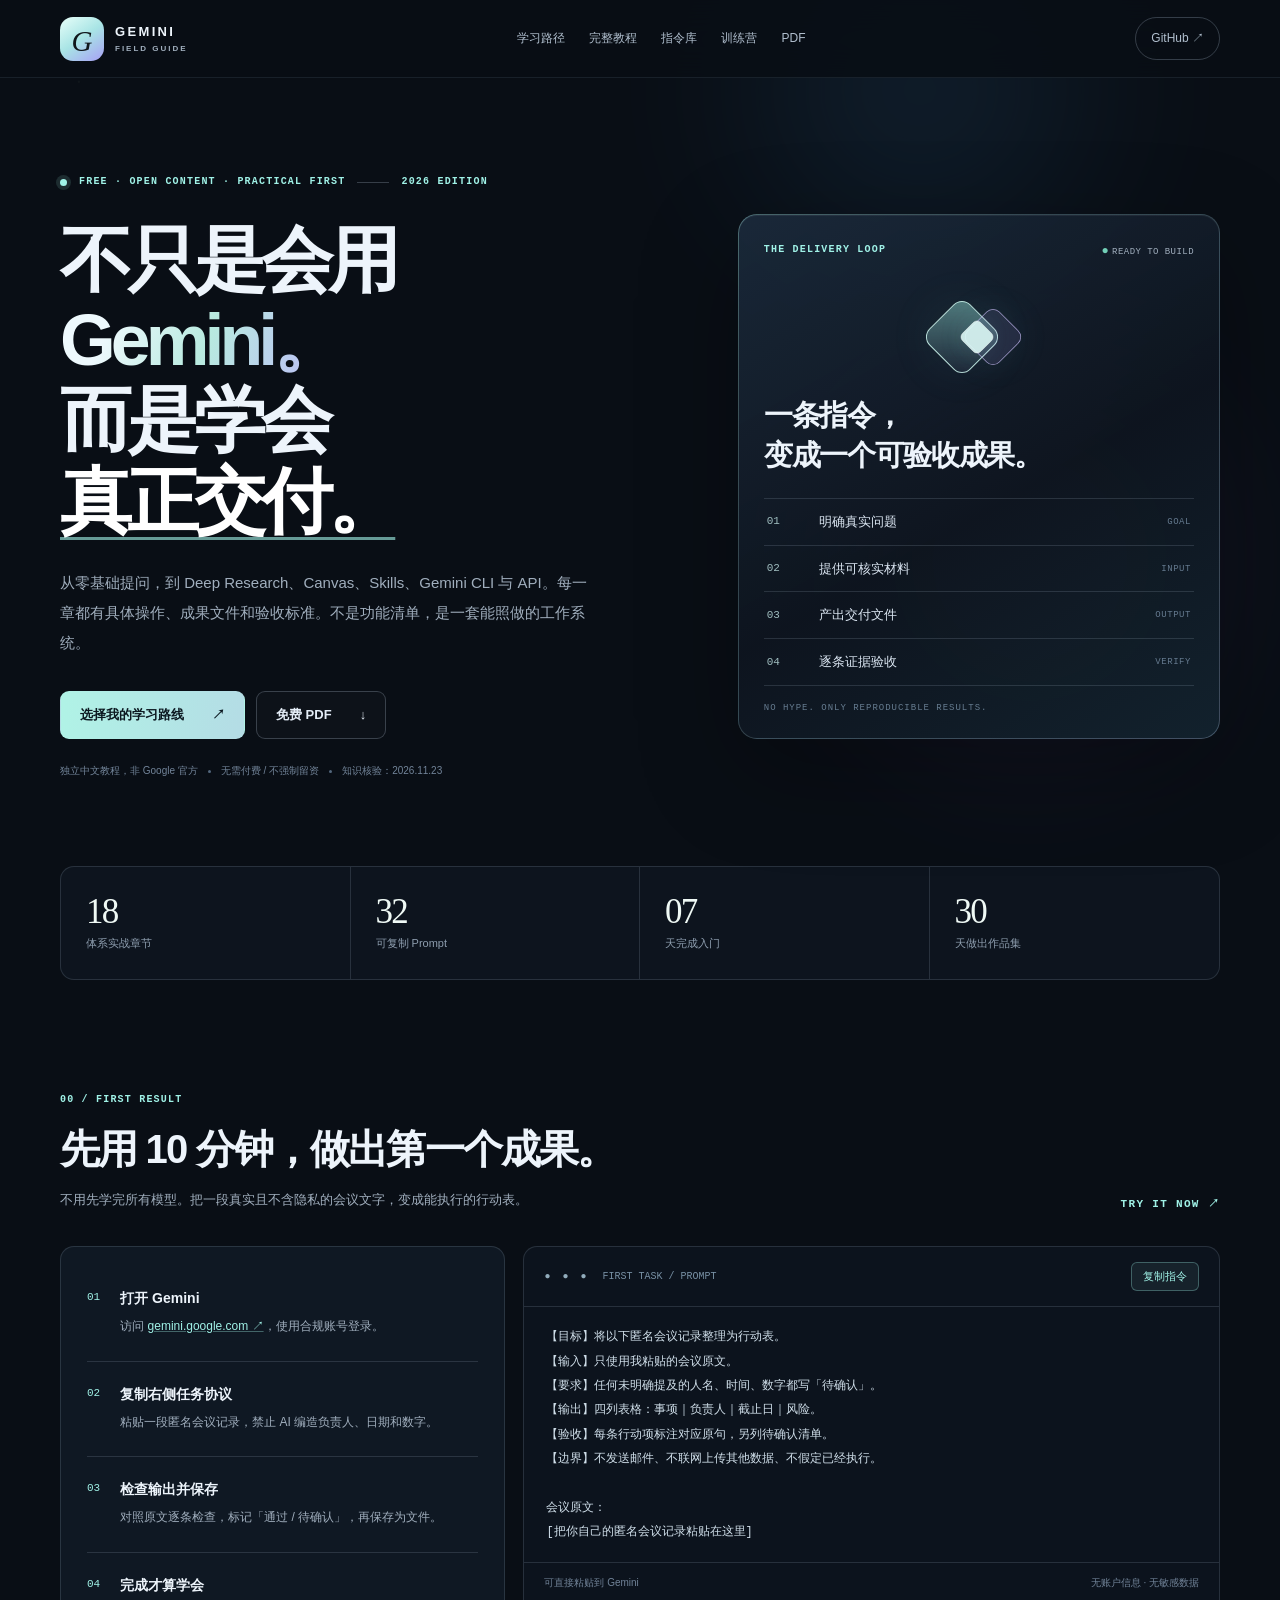
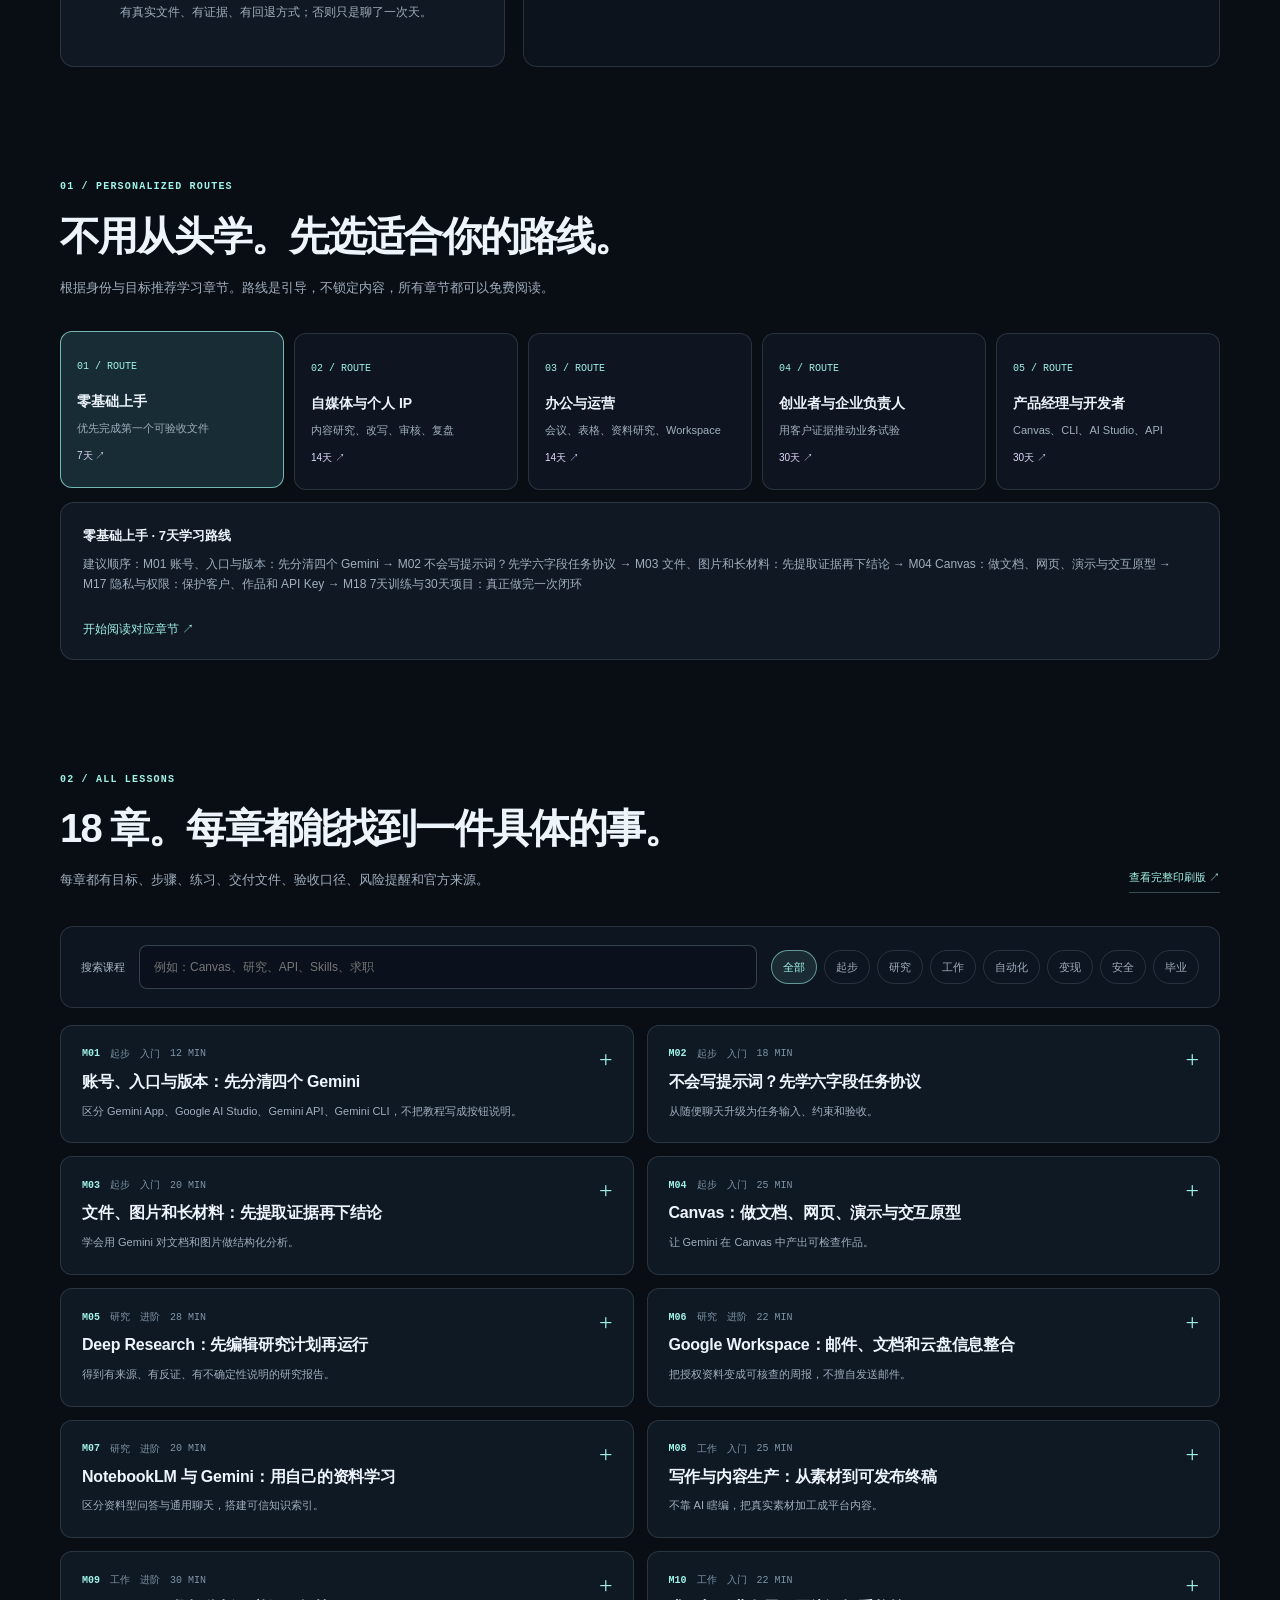
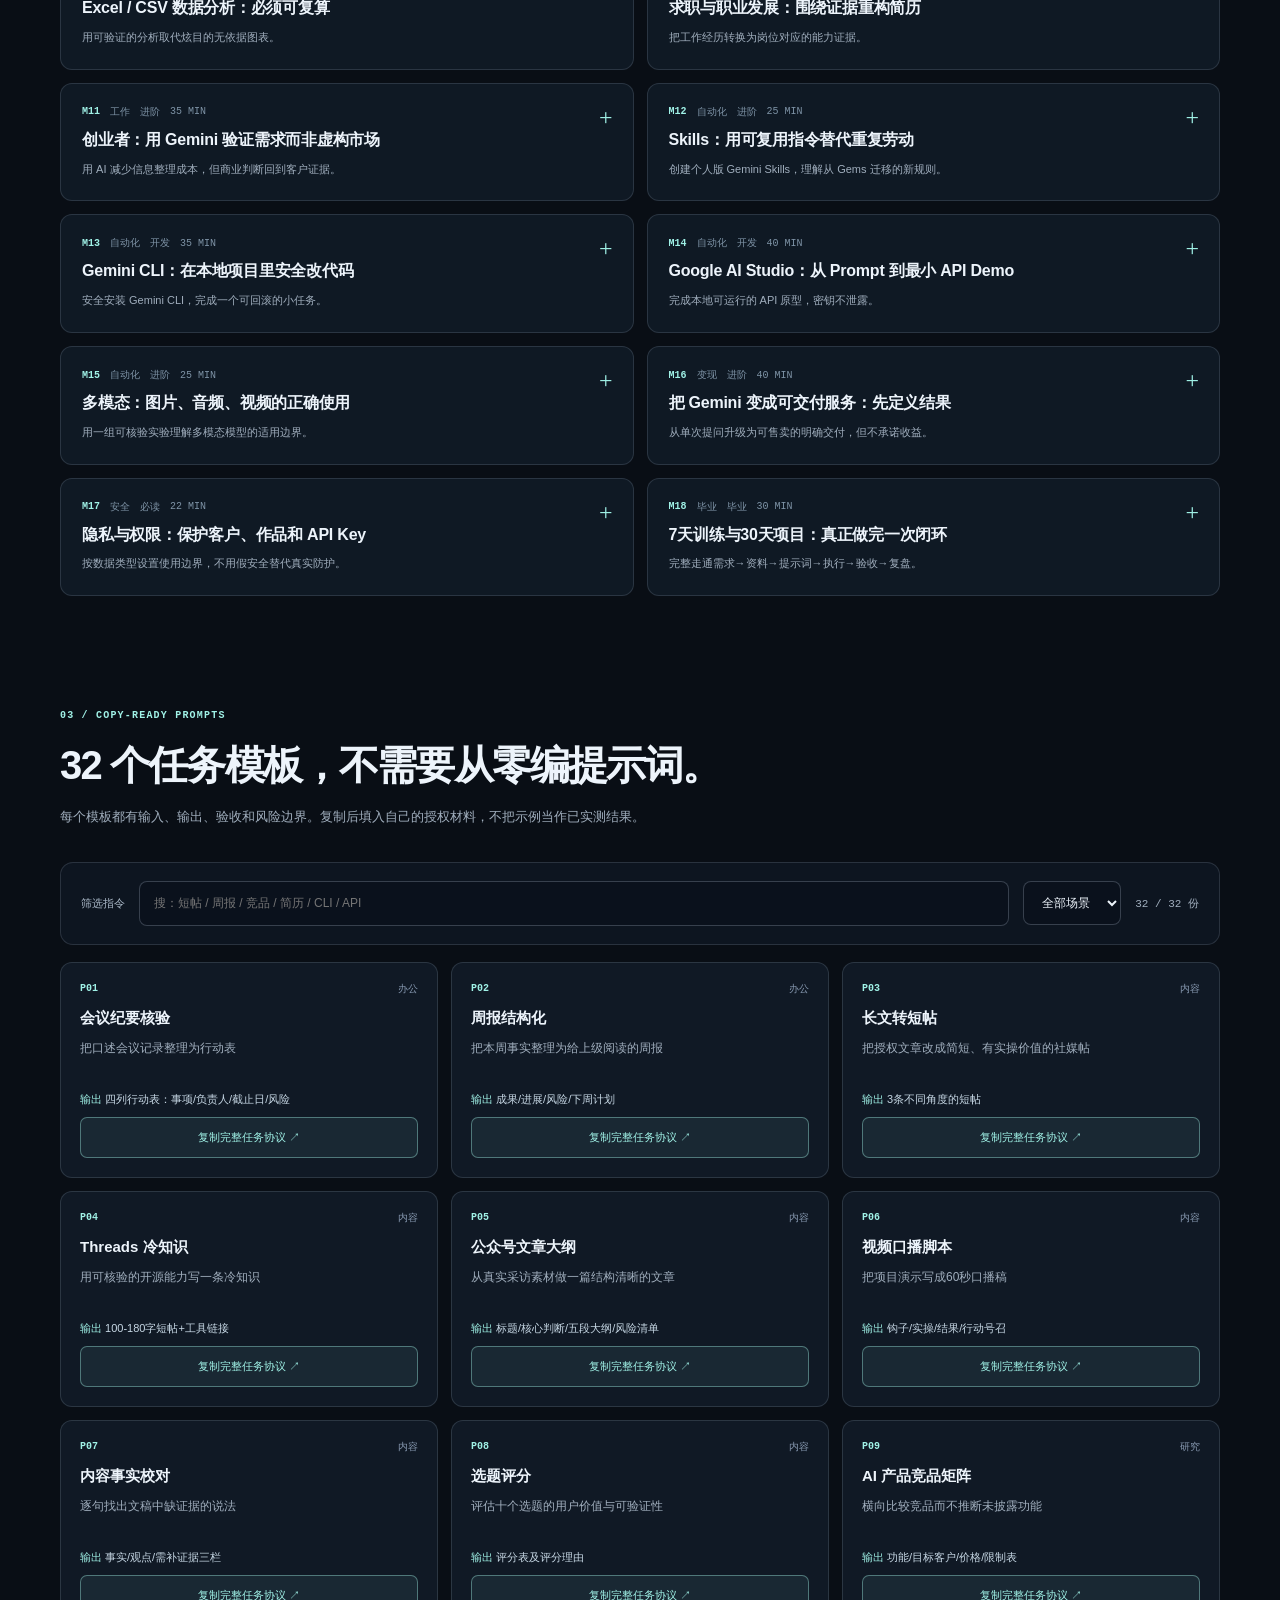
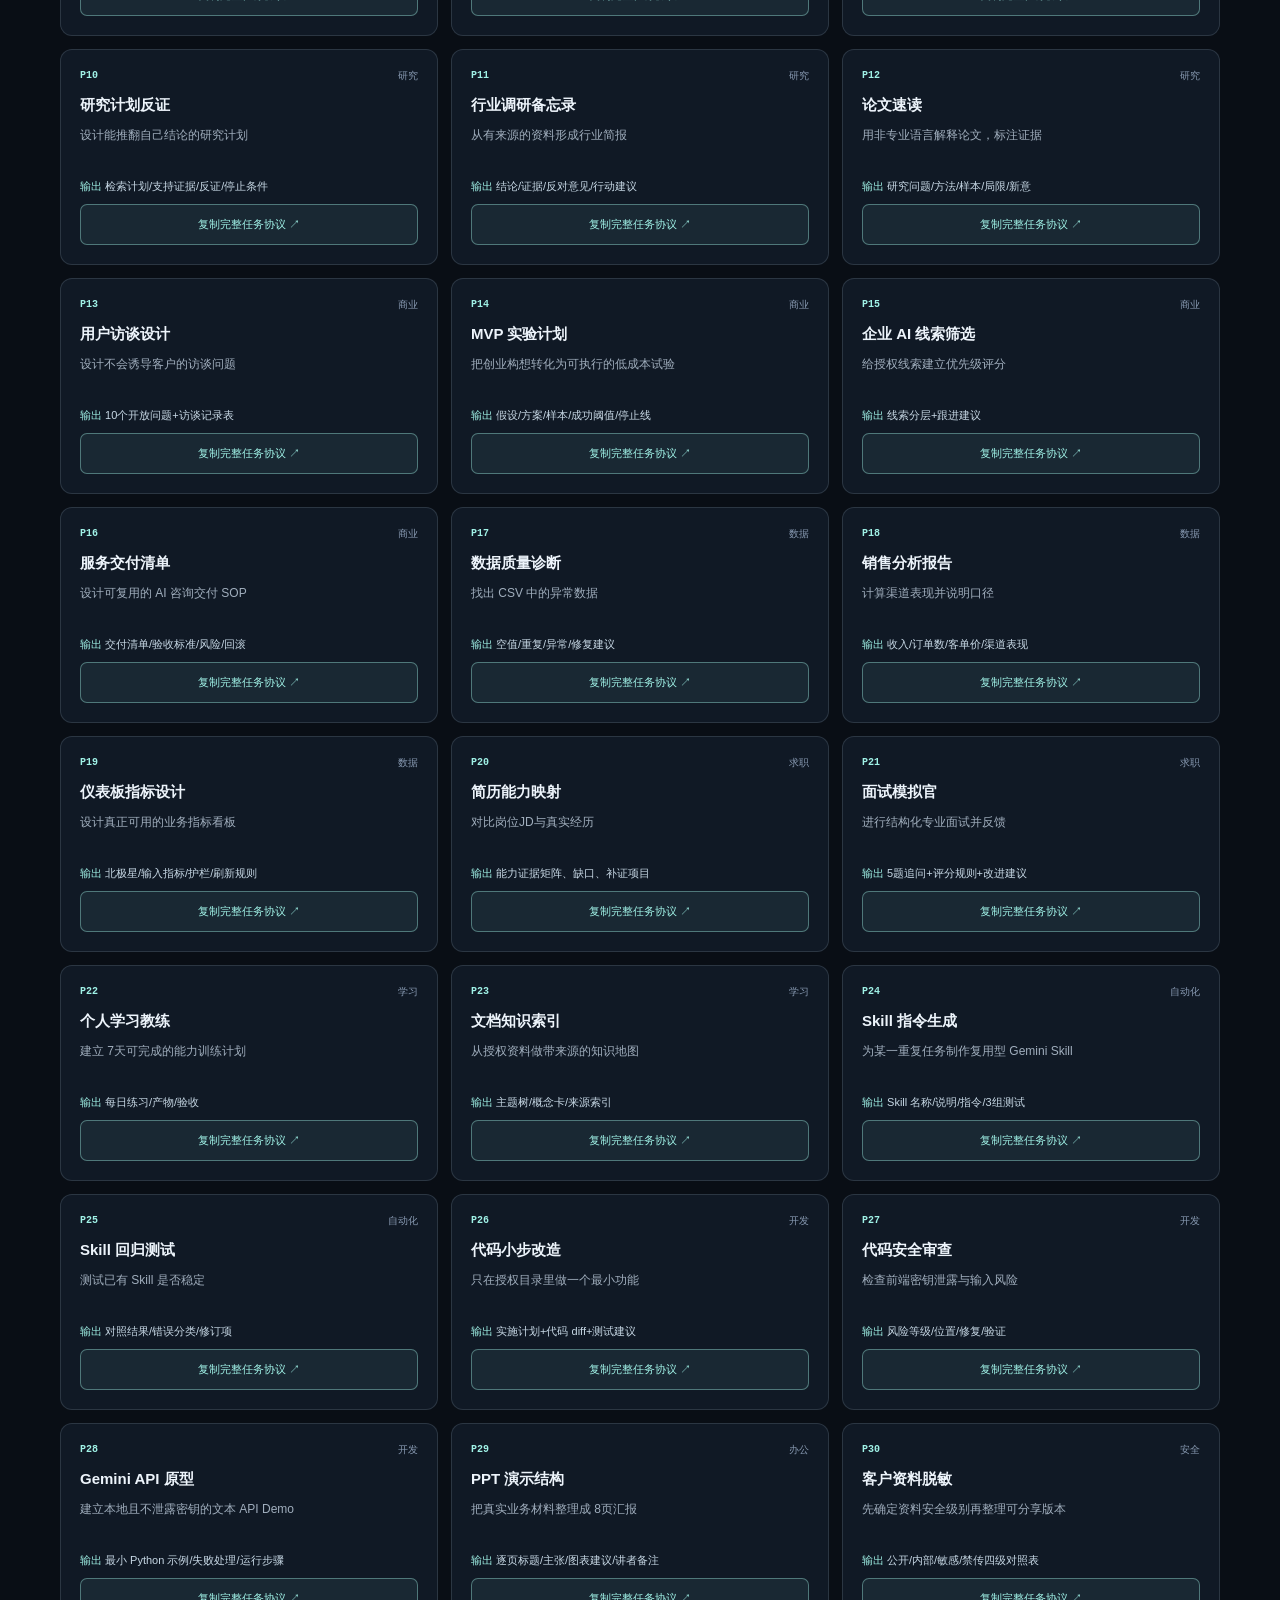
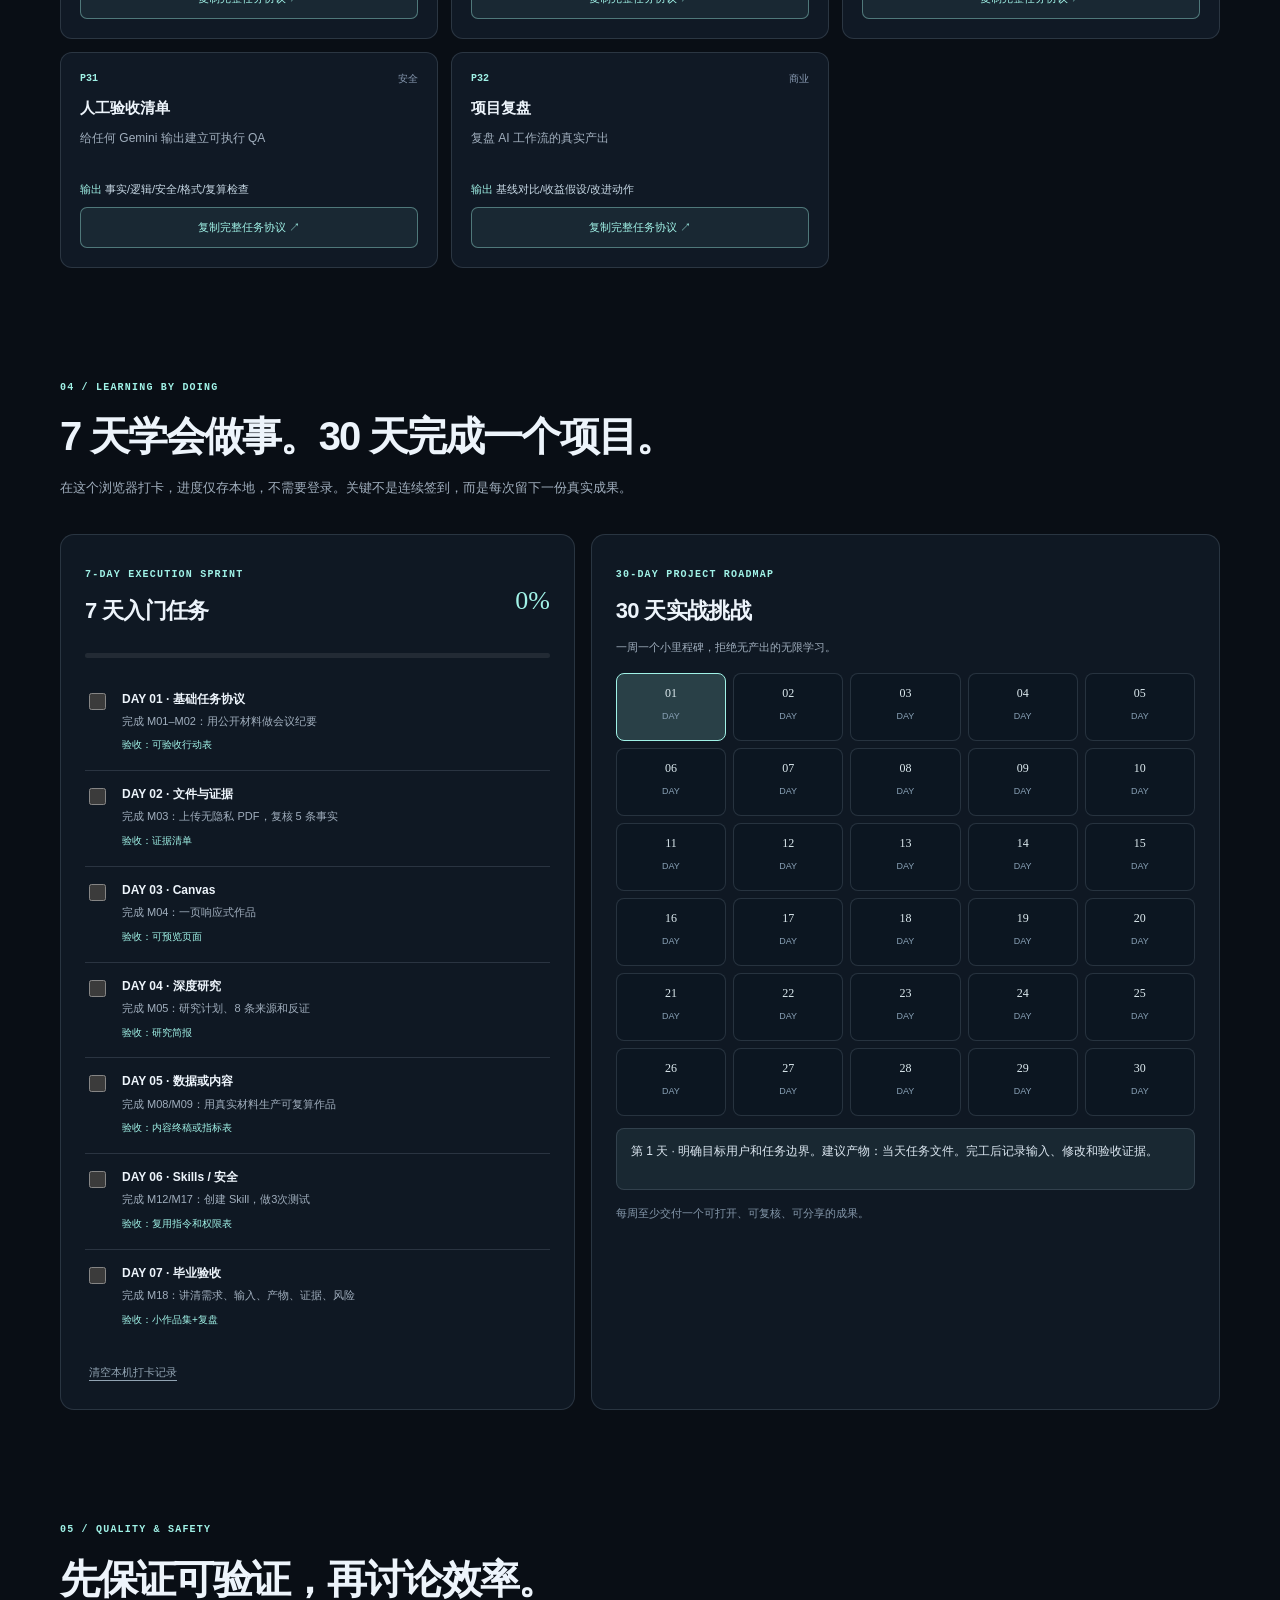
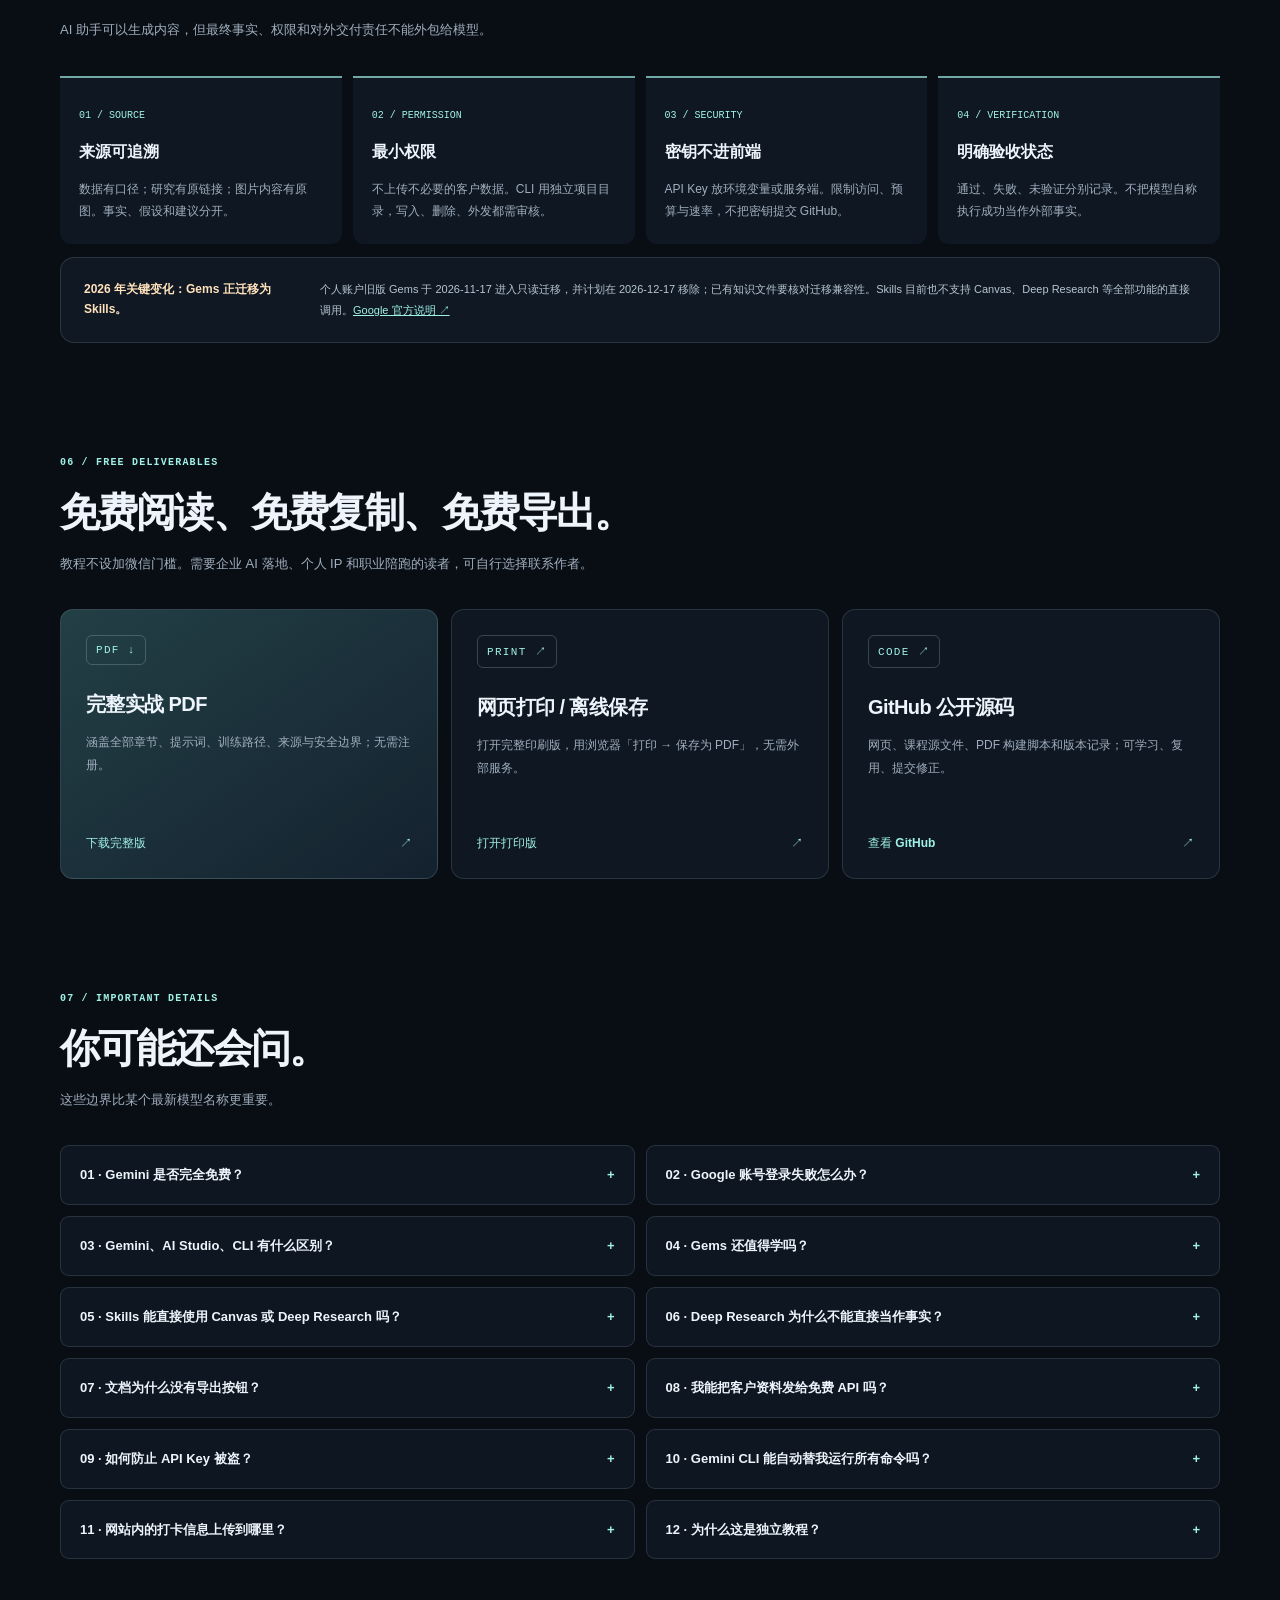
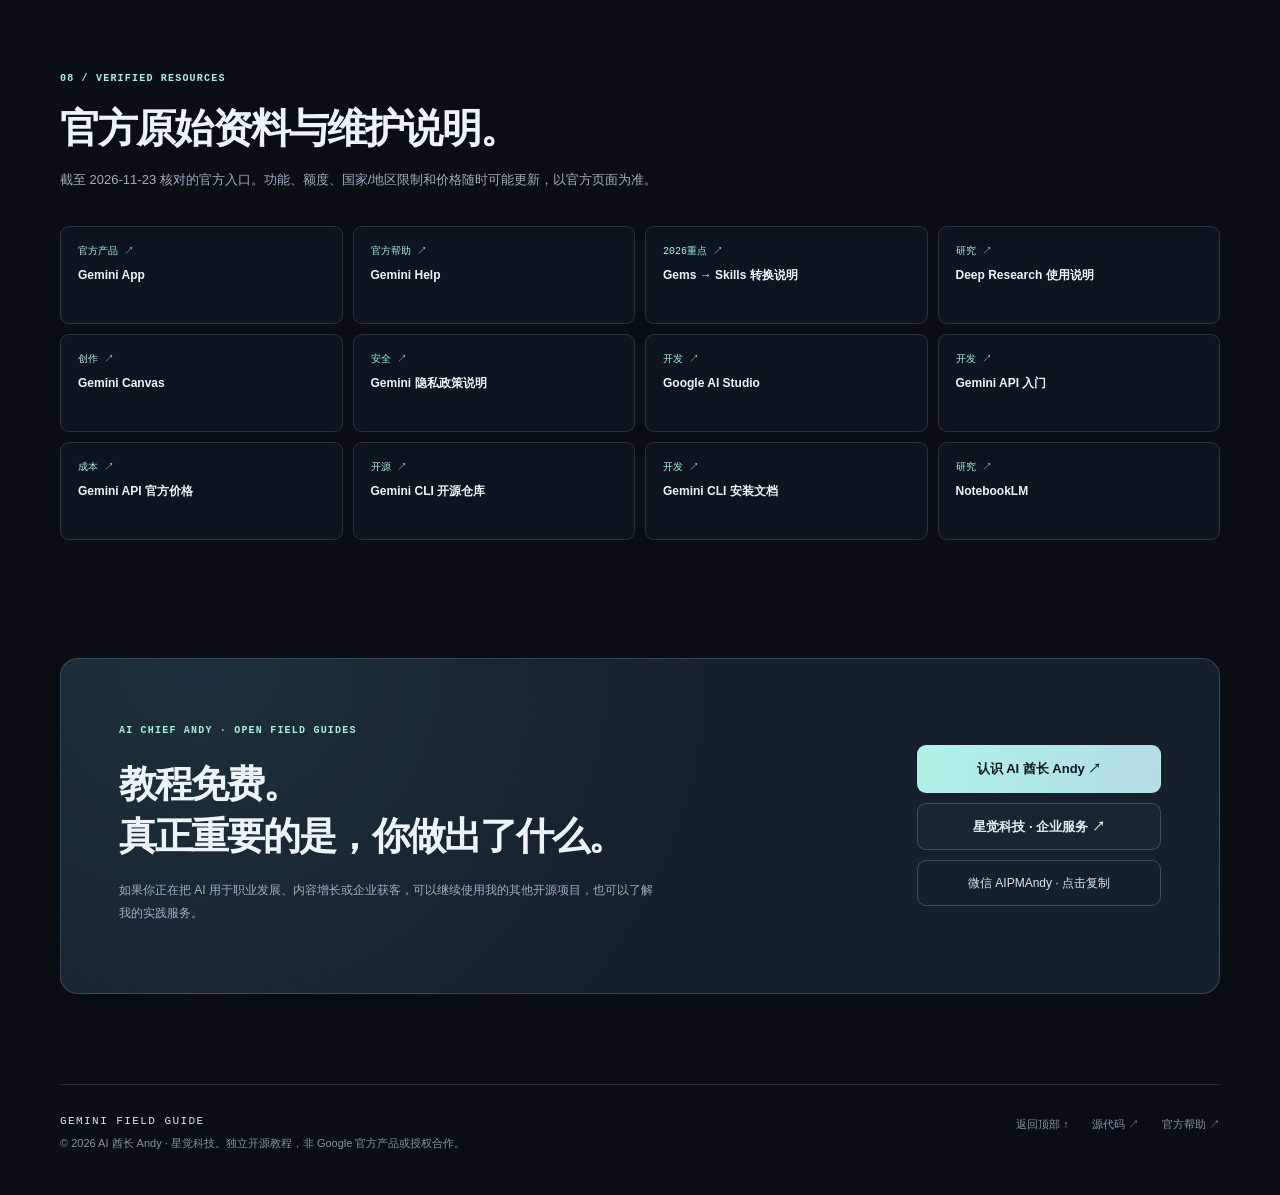
==== index.html @ 5384d7f8 "feat: migrate complete Gemini handbook into independent Pages repository" ====
<!doctype html>
<html lang="zh-CN">
<head>
<meta charset="utf-8"><meta name="viewport" content="width=device-width, initial-scale=1">
<meta name="color-scheme" content="dark"><meta name="theme-color" content="#090f16">
<meta name="description" content="AI 酋长 Andy 出品：Gemini 2026 保姆级实战攻略。18 章完整教程、32 份可复制 Prompt、Skills/Deep Research/Canvas/Gemini CLI/API、7 天训练营、30 天项目路线与免费 PDF。">
<meta name="robots" content="index,follow,max-image-preview:large">
<link rel="canonical" href="https://aipmandy.github.io/gemini-handbook/">
<meta property="og:type" content="website"><meta property="og:title" content="Gemini 保姆级实战攻略 · AI 酋长 Andy"><meta property="og:description" content="不是学会聊天，而是学会交付。18 章、32 个模板、7 天训练和 30 天项目，永久免费阅读。"><meta property="og:url" content="https://aipmandy.github.io/gemini-handbook/">
<title>Gemini 保姆级实战攻略｜从零到能交付 · AI酋长Andy</title>
<link rel="icon" type="image/svg+xml" href="./favicon.svg">
<link rel="stylesheet" href="./style.css">
<script src="./data.js" defer></script><script src="./site.js" defer></script>
<script type="application/ld+json">{"@context":"https://schema.org","@type":"Course","name":"Gemini 保姆级实战攻略","description":"18章实战课程、32个可复制指令、7天训练营与30天项目路线","inLanguage":"zh-CN","dateModified":"2026-11-23","isAccessibleForFree":true,"provider":{"@type":"Organization","name":"AI 酋长 Andy · 星觉科技","url":"https://metaver.vip/"},"url":"https://aipmandy.github.io/gemini-handbook/"}</script>
<meta name="gemini-repository" content="AIPMAndy/gemini-handbook">
</head>
<body>
<a class="skip-link" href="#main">跳到正文</a>
<div class="aurora aurora-a" aria-hidden="true"></div><div class="aurora aurora-b" aria-hidden="true"></div>
<header class="masthead" id="top">
 <a class="brand" href="#top" aria-label="返回首页"><span class="brand-mark">G<span>·</span></span><span class="brand-text">GEMINI <small>FIELD GUIDE</small></span></a>
 <nav class="navlinks" aria-label="主导航"><a href="#paths">学习路径</a><a href="#lessons">完整教程</a><a href="#prompts">指令库</a><a href="#bootcamp">训练营</a><a href="#download">PDF</a></nav>
 <a class="nav-cta" href="https://github.com/AIPMAndy/gemini-handbook" target="_blank" rel="noopener noreferrer">GitHub <span aria-hidden="true">↗</span></a>
</header>
<main id="main">
<section class="hero wrap" aria-labelledby="hero-title">
 <div class="hero-main">
   <div class="eyebrow"><span class="signal"></span> FREE · OPEN CONTENT · PRACTICAL FIRST <span class="eyebrow-line"></span> 2026 EDITION</div>
   <h1 id="hero-title">不只是会用 <span class="gradient-ink">Gemini。</span><br>而是学会<br><em>真正交付。</em></h1>
   <p class="hero-description">从零基础提问，到 Deep Research、Canvas、Skills、Gemini CLI 与 API。每一章都有具体操作、成果文件和验收标准。不是功能清单，是一套能照做的工作系统。</p>
   <div class="actions"><a class="btn btn-primary" href="#paths">选择我的学习路线 <span>↗</span></a><a class="btn btn-outline" href="./downloads/gemini-practical-handbook.pdf" download>免费 PDF <span>↓</span></a></div>
   <div class="hero-notice"><span>独立中文教程，非 Google 官方</span><i></i><span>无需付费 / 不强制留资</span><i></i><span>知识核验：2026.11.23</span></div>
 </div>
 <aside class="hero-panel" aria-label="实战交付流程">
   <div class="panel-head"><span class="micro-label">THE DELIVERY LOOP</span><span class="status-dot">● <span>READY TO BUILD</span></span></div>
   <div class="terminal-icon" aria-hidden="true"><span class="diamond d1"></span><span class="diamond d2"></span><span class="diamond d3"></span></div>
   <div class="terminal-title">一条指令，<br>变成一个可验收成果。</div>
   <div class="pipeline">
     <div><b>01</b><span>明确真实问题</span><small>GOAL</small></div>
     <div><b>02</b><span>提供可核实材料</span><small>INPUT</small></div>
     <div><b>03</b><span>产出交付文件</span><small>OUTPUT</small></div>
     <div><b>04</b><span>逐条证据验收</span><small>VERIFY</small></div>
   </div>
   <p class="terminal-foot">NO HYPE. ONLY REPRODUCIBLE RESULTS.</p>
 </aside>
</section>
<section class="stats wrap" aria-label="教程内容概览">
 <div><strong>18</strong><span>体系实战章节</span></div><div><strong>32</strong><span>可复制 Prompt</span></div><div><strong>07</strong><span>天完成入门</span></div><div><strong>30</strong><span>天做出作品集</span></div>
</section>
<section class="section wrap intro" id="first-task">
 <div class="section-head"><div><span class="section-num">00 / FIRST RESULT</span><h2>先用 10 分钟，做出第一个成果。</h2><p>不用先学完所有模型。把一段真实且不含隐私的会议文字，变成能执行的行动表。</p></div><span class="section-tag">TRY IT NOW ↗</span></div>
 <div class="first-grid"><div class="steps-card">
   <div class="step"><span>01</span><div><b>打开 Gemini</b><p>访问 <a href="https://gemini.google.com/" target="_blank" rel="noopener noreferrer">gemini.google.com ↗</a>，使用合规账号登录。</p></div></div>
   <div class="step"><span>02</span><div><b>复制右侧任务协议</b><p>粘贴一段匿名会议记录，禁止 AI 编造负责人、日期和数字。</p></div></div>
   <div class="step"><span>03</span><div><b>检查输出并保存</b><p>对照原文逐条检查，标记「通过 / 待确认」，再保存为文件。</p></div></div>
   <div class="step"><span>04</span><div><b>完成才算学会</b><p>有真实文件、有证据、有回退方式；否则只是聊了一次天。</p></div></div>
 </div><div class="prompt-demo"><div class="code-top"><span class="lights" aria-hidden="true">● ● ●</span><span>FIRST TASK / PROMPT</span><button class="code-copy" type="button" data-copy="first">复制指令</button></div><pre id="first-prompt">【目标】将以下匿名会议记录整理为行动表。
【输入】只使用我粘贴的会议原文。
【要求】任何未明确提及的人名、时间、数字都写「待确认」。
【输出】四列表格：事项｜负责人｜截止日｜风险。
【验收】每条行动项标注对应原句，另列待确认清单。
【边界】不发送邮件、不联网上传其他数据、不假定已经执行。

会议原文：
[把你自己的匿名会议记录粘贴在这里]</pre><div class="code-bottom"><span>可直接粘贴到 Gemini</span><span>无账户信息 · 无敏感数据</span></div></div></div>
</section>
<section class="section wrap" id="paths">
 <div class="section-head"><div><span class="section-num">01 / PERSONALIZED ROUTES</span><h2>不用从头学。先选适合你的路线。</h2><p>根据身份与目标推荐学习章节。路线是引导，不锁定内容，所有章节都可以免费阅读。</p></div></div>
 <div class="path-cards" id="path-cards" aria-label="请选择学习路线"></div>
 <div class="path-result" id="path-result" aria-live="polite"></div>
</section>
<section class="section wrap" id="lessons">
 <div class="section-head"><div><span class="section-num">02 / ALL LESSONS</span><h2>18 章。每章都能找到一件具体的事。</h2><p>每章都有目标、步骤、练习、交付文件、验收口径、风险提醒和官方来源。</p></div><a href="./print.html" class="quiet-link">查看完整印刷版 ↗</a></div>
 <div class="filters"><label class="input-label" for="lesson-search">搜索课程</label><input id="lesson-search" type="search" placeholder="例如：Canvas、研究、API、Skills、求职" autocomplete="off"><div id="lesson-filters" class="chips" aria-label="课程分类"></div></div>
 <div class="lesson-list" id="lesson-list"></div><div class="empty" id="lesson-empty" hidden>没有找到对应章节，试试更短的关键词。</div>
</section>
<section class="section wrap" id="prompts">
 <div class="section-head"><div><span class="section-num">03 / COPY-READY PROMPTS</span><h2>32 个任务模板，不需要从零编提示词。</h2><p>每个模板都有输入、输出、验收和风险边界。复制后填入自己的授权材料，不把示例当作已实测结果。</p></div></div>
 <div class="filters prompt-filters"><label class="input-label" for="prompt-search">筛选指令</label><input id="prompt-search" type="search" placeholder="搜：短帖 / 周报 / 竞品 / 简历 / CLI / API" autocomplete="off"><label class="sr-only" for="prompt-category">模板分类</label><select id="prompt-category"><option value="all">全部场景</option></select><span id="prompt-count" class="result-count"></span></div>
 <div class="prompt-grid" id="prompt-grid"></div><div class="empty" id="prompt-empty" hidden>暂时没有符合条件的指令。</div>
</section>
<section class="section wrap" id="bootcamp">
 <div class="section-head"><div><span class="section-num">04 / LEARNING BY DOING</span><h2>7 天学会做事。30 天完成一个项目。</h2><p>在这个浏览器打卡，进度仅存本地，不需要登录。关键不是连续签到，而是每次留下一份真实成果。</p></div></div>
 <div class="bootcamp-grid"><div class="check-panel"><div class="check-panel-head"><div><span class="micro-label">7-DAY EXECUTION SPRINT</span><h3>7 天入门任务</h3></div><strong id="progress-percent">0%</strong></div><div class="progress-track" aria-hidden="true"><span id="progress-bar"></span></div><div id="day7-list" class="day7-list"></div><button id="reset-progress" class="reset-progress" type="button">清空本机打卡记录</button></div>
 <div class="calendar-panel"><div class="cal-head"><span class="micro-label">30-DAY PROJECT ROADMAP</span><h3>30 天实战挑战</h3><p>一周一个小里程碑，拒绝无产出的无限学习。</p></div><div id="day30-list" class="day30-grid"></div><div class="cal-foot">每周至少交付一个可打开、可复核、可分享的成果。</div></div></div>
</section>
<section class="section wrap" id="quality">
 <div class="section-head"><div><span class="section-num">05 / QUALITY & SAFETY</span><h2>先保证可验证，再讨论效率。</h2><p>AI 助手可以生成内容，但最终事实、权限和对外交付责任不能外包给模型。</p></div></div>
 <div class="rule-grid">
   <article><span>01 / SOURCE</span><h3>来源可追溯</h3><p>数据有口径；研究有原链接；图片内容有原图。事实、假设和建议分开。</p></article>
   <article><span>02 / PERMISSION</span><h3>最小权限</h3><p>不上传不必要的客户数据。CLI 用独立项目目录，写入、删除、外发都需审核。</p></article>
   <article><span>03 / SECURITY</span><h3>密钥不进前端</h3><p>API Key 放环境变量或服务端。限制访问、预算与速率，不把密钥提交 GitHub。</p></article>
   <article><span>04 / VERIFICATION</span><h3>明确验收状态</h3><p>通过、失败、未验证分别记录。不把模型自称执行成功当作外部事实。</p></article>
 </div>
 <div class="update-note"><strong>2026 年关键变化：Gems 正迁移为 Skills。</strong><span>个人账户旧版 Gems 于 2026-11-17 进入只读迁移，并计划在 2026-12-17 移除；已有知识文件要核对迁移兼容性。Skills 目前也不支持 Canvas、Deep Research 等全部功能的直接调用。<a href="https://support.google.com/gemini/answer/18560919" target="_blank" rel="noopener noreferrer">Google 官方说明 ↗</a></span></div>
</section>
<section class="section wrap" id="download">
 <div class="section-head"><div><span class="section-num">06 / FREE DELIVERABLES</span><h2>免费阅读、免费复制、免费导出。</h2><p>教程不设加微信门槛。需要企业 AI 落地、个人 IP 和职业陪跑的读者，可自行选择联系作者。</p></div></div>
 <div class="download-grid">
  <a class="download-card featured" href="./downloads/gemini-practical-handbook.pdf" download><span class="download-icon">PDF ↓</span><h3>完整实战 PDF</h3><p>涵盖全部章节、提示词、训练路径、来源与安全边界；无需注册。</p><b>下载完整版 <span>↗</span></b></a>
  <a class="download-card" href="./print.html"><span class="download-icon">PRINT ↗</span><h3>网页打印 / 离线保存</h3><p>打开完整印刷版，用浏览器「打印 → 保存为 PDF」，无需外部服务。</p><b>打开打印版 <span>↗</span></b></a>
  <a class="download-card" href="https://github.com/AIPMAndy/gemini-handbook" target="_blank" rel="noopener noreferrer"><span class="download-icon">CODE ↗</span><h3>GitHub 公开源码</h3><p>网页、课程源文件、PDF 构建脚本和版本记录；可学习、复用、提交修正。</p><b>查看 GitHub <span>↗</span></b></a>
 </div>
</section>
<section class="section wrap" id="faq">
 <div class="section-head"><div><span class="section-num">07 / IMPORTANT DETAILS</span><h2>你可能还会问。</h2><p>这些边界比某个最新模型名称更重要。</p></div></div>
 <div id="faq-list" class="faq-list"></div>
</section>
<section class="section wrap sources" id="sources">
 <div class="section-head"><div><span class="section-num">08 / VERIFIED RESOURCES</span><h2>官方原始资料与维护说明。</h2><p>截至 2026-11-23 核对的官方入口。功能、额度、国家/地区限制和价格随时可能更新，以官方页面为准。</p></div></div><div id="resource-list" class="resource-list"></div>
</section>
<section class="closing wrap">
 <div><span class="micro-label">AI CHIEF ANDY · OPEN FIELD GUIDES</span><h2>教程免费。<br>真正重要的是，你做出了什么。</h2><p>如果你正在把 AI 用于职业发展、内容增长或企业获客，可以继续使用我的其他开源项目，也可以了解我的实践服务。</p></div>
 <div class="closing-actions"><a href="https://metaver.vip/" target="_blank" rel="noopener noreferrer" class="btn btn-primary">认识 AI 酋长 Andy ↗</a><a href="https://www.a6no1.cn/" target="_blank" rel="noopener noreferrer" class="btn btn-outline">星觉科技 · 企业服务 ↗</a><button class="wechat-btn" type="button" data-copy="wechat">微信 AIPMAndy · 点击复制</button></div>
</section>
</main>
<footer class="footer wrap"><div><b>GEMINI FIELD GUIDE</b><span>© 2026 AI 酋长 Andy · 星觉科技。独立开源教程，非 Google 官方产品或授权合作。</span></div><div><a href="#top">返回顶部 ↑</a><a href="https://github.com/AIPMAndy/gemini-handbook">源代码 ↗</a><a href="https://support.google.com/gemini/" target="_blank" rel="noopener noreferrer">官方帮助 ↗</a></div></footer>
<div id="toast" class="toast" role="status" aria-live="polite"></div>
</body></html>
---- style.css ----
:root{--bg:#090e15;--bg2:#0e1520;--panel:#121c29;--panel2:#152230;--line:rgba(195,211,232,.15);--line2:rgba(195,211,232,.24);--text:#edf4fb;--muted:#a0aebd;--soft:#728499;--cyan:#a0f2e7;--purple:#c4bafc;--warm:#ffe2bb;--white:#fff;--radius:18px;--max:1160px}
*{box-sizing:border-box}html{scroll-behavior:smooth;scroll-padding-top:90px}body{margin:0;background:var(--bg);color:var(--text);font-family:-apple-system,BlinkMacSystemFont,"SF Pro Display","PingFang SC","Microsoft YaHei","Noto Sans CJK SC",sans-serif;line-height:1.68;-webkit-font-smoothing:antialiased;overflow-x:hidden}a{color:inherit;text-decoration:none}button,input,select{font:inherit}button{cursor:pointer}button:disabled{cursor:not-allowed}::selection{background:rgba(160,242,231,.32)}.wrap{width:min(calc(100% - 56px),var(--max));margin-inline:auto}.sr-only,.skip-link:not(:focus){position:absolute;width:1px;height:1px;padding:0;margin:-1px;overflow:hidden;clip:rect(0,0,0,0);white-space:nowrap;border:0}.skip-link:focus{position:fixed;z-index:100;top:6px;left:8px;background:#fff;color:#000;padding:8px 12px}
.aurora{pointer-events:none;position:absolute;z-index:-1;filter:blur(70px);opacity:.26;border-radius:50%}.aurora-a{width:540px;height:500px;top:-160px;right:7%;background:radial-gradient(ellipse,#2b5b83,transparent 65%)}.aurora-b{width:500px;height:520px;top:300px;right:0;background:radial-gradient(ellipse,#5f3f8c,transparent 70%)}
.masthead{height:78px;padding:0 max(28px,calc((100vw - var(--max))/2));display:flex;justify-content:space-between;align-items:center;gap:24px;position:sticky;top:0;z-index:40;border-bottom:1px solid rgba(170,195,220,.1);backdrop-filter:blur(20px);background:rgba(9,14,21,.88)}.brand{display:flex;align-items:center;gap:11px;white-space:nowrap}.brand-mark{display:grid;place-items:center;font-family:Georgia,serif;font-size:29px;font-style:italic;width:44px;height:44px;border-radius:13px;color:#10161b;background:linear-gradient(145deg,#e8fff9,#a8e4e5 49%,#a8a0f5)}.brand-mark span{font-size:21px;margin-left:-7px}.brand-text{font-size:13px;font-weight:760;letter-spacing:.18em;line-height:1.2}.brand-text small{display:block;font-size:8px;letter-spacing:.25em;color:var(--muted);margin-top:4px}.navlinks{display:flex;gap:24px;align-items:center}.navlinks a,.nav-cta{font-size:12px;color:#b1bfce;transition:color .2s}.navlinks a:hover,.nav-cta:hover{color:#fff}.nav-cta{padding:10px 15px;border:1px solid var(--line2);border-radius:99px;white-space:nowrap}
.hero{display:grid;grid-template-columns:1.12fr .88fr;gap:64px;padding-top:96px;padding-bottom:86px;align-items:center;min-height:675px}.eyebrow,.micro-label,.section-num,.section-tag{font-family:ui-monospace,Menlo,Consolas,monospace;letter-spacing:.12em;font-size:10px;font-weight:650;color:var(--cyan)}.eyebrow{display:flex;align-items:center;gap:12px;flex-wrap:wrap}.eyebrow-line{width:32px;height:1px;background:var(--line2)}.signal{width:7px;height:7px;border-radius:50%;background:var(--cyan);box-shadow:0 0 0 4px rgba(160,242,231,.13)}.hero h1{font-size:clamp(48px,5.6vw,82px);font-weight:710;letter-spacing:-.069em;line-height:1.12;margin:29px 0 27px}.hero h1 em{font-style:normal;color:var(--white);text-decoration:underline;text-decoration-color:rgba(160,242,231,.62);text-underline-offset:11px;text-decoration-thickness:3px}.gradient-ink{background:linear-gradient(112deg,#eef9fd 18%,#b8eadf 52%,#bcb7f9);-webkit-background-clip:text;background-clip:text;color:transparent}.hero-description{font-size:15px;line-height:2;max-width:530px;color:var(--muted)}.actions{display:flex;gap:11px;flex-wrap:wrap;margin:33px 0 23px}.btn{border:1px solid transparent;border-radius:9px;padding:12px 19px;display:inline-flex;justify-content:center;align-items:center;gap:28px;font-size:13px;font-weight:680;min-height:47px;transition:transform .2s,background .2s,border-color .2s}.btn:hover{transform:translateY(-2px)}.btn-primary{color:#0c1820;background:linear-gradient(100deg,#b0f3e6,#b4dce5)}.btn-primary:hover{background:#d2fff5}.btn-outline{border-color:var(--line2);background:rgba(255,255,255,.02);color:#e4edf7}.btn-outline:hover{border-color:rgba(160,242,231,.6)}.hero-notice{display:flex;gap:10px;align-items:center;flex-wrap:wrap;font-size:10px;color:var(--soft);margin-top:24px}.hero-notice i{height:3px;width:3px;background:#53677d;border-radius:50%}
.hero-panel{position:relative;padding:25px;background:linear-gradient(150deg,rgba(30,47,66,.78),rgba(14,21,31,.95) 55%,rgba(19,35,46,.95));border:1px solid rgba(183,224,232,.21);border-radius:19px;box-shadow:0 32px 100px rgba(0,0,0,.28),inset 0 1px rgba(255,255,255,.06);min-height:505px}.hero-panel:before{position:absolute;content:"";inset:-1px;border-radius:19px;pointer-events:none;background:linear-gradient(130deg,rgba(159,250,236,.2),transparent 33%,transparent 64%,rgba(167,161,243,.12));mask:linear-gradient(#fff 0 0) content-box,linear-gradient(#fff 0 0);mask-composite:exclude;padding:1px}.panel-head{display:flex;align-items:center;justify-content:space-between;gap:10px}.status-dot{font-size:12px;color:#72cfb7}.status-dot span{font-size:9px;font-family:monospace;color:var(--muted);letter-spacing:.05em}.terminal-icon{height:112px;display:flex;align-items:center;justify-content:center;position:relative;margin-top:20px}.diamond{width:58px;height:58px;display:block;transform:rotate(45deg);position:absolute;border:1px solid rgba(215,255,247,.8);border-radius:12px;box-shadow:0 0 50px rgba(131,222,211,.08)}.diamond.d1{background:linear-gradient(135deg,rgba(160,242,231,.45),rgba(163,173,244,.06));margin-left:-34px}.diamond.d2{border-color:rgba(209,197,255,.7);background:rgba(180,171,255,.12);margin-left:28px;transform:rotate(45deg) scale(.78)}.diamond.d3{transform:rotate(45deg) scale(.45);background:rgba(220,249,246,.9);margin-left:-3px;border-color:#fff}.terminal-title{font-size:29px;line-height:1.4;font-weight:660;letter-spacing:-.04em;margin:2px 0 22px}.pipeline{border-top:1px solid var(--line)}.pipeline>div{display:grid;grid-template-columns:40px 1fr auto;gap:12px;align-items:center;padding:12px 3px;border-bottom:1px solid var(--line)}.pipeline b{font-family:monospace;color:#9fbdbf;font-size:11px;font-weight:500}.pipeline span{font-size:13px;color:#dbe6f2}.pipeline small{font:9px ui-monospace,monospace;color:#657a8f;letter-spacing:.06em}.terminal-foot{color:#667c90;font:9px ui-monospace,monospace;letter-spacing:.11em;margin:17px 0 0}
.stats{display:grid;grid-template-columns:repeat(4,1fr);border:1px solid var(--line);border-radius:14px;overflow:hidden;background:rgba(17,27,39,.55)}.stats>div{padding:27px 25px;display:flex;gap:5px;align-items:baseline;flex-direction:column;border-right:1px solid var(--line)}.stats>div:last-child{border-right:0}.stats strong{font-family:Georgia,serif;font-size:35px;line-height:1;font-weight:400;color:#eff9f5;letter-spacing:-.05em}.stats span{color:#8e9eaf;font-size:11px}
.section{padding-top:104px}.section-head{display:flex;gap:20px;justify-content:space-between;align-items:end;margin-bottom:33px}.section-head h2{font-size:clamp(26px,3.6vw,40px);line-height:1.34;letter-spacing:-.046em;font-weight:660;margin:12px 0 12px}.section-head p{max-width:660px;color:var(--muted);font-size:13px;line-height:1.9;margin:0}.section-tag,.quiet-link{font-size:11px;white-space:nowrap}.quiet-link{color:var(--cyan);border-bottom:1px solid rgba(160,242,231,.28);padding-bottom:5px}
.first-grid{display:grid;grid-template-columns:.78fr 1.22fr;gap:18px}.steps-card,.prompt-demo,.check-panel,.calendar-panel,.path-result,.update-note{border:1px solid var(--line);background:rgba(18,28,41,.75);border-radius:14px}.steps-card{padding:19px 26px}.step{display:flex;gap:20px;padding:19px 0;border-bottom:1px solid var(--line)}.step:last-child{border-bottom:0}.step>span{font-family:ui-monospace,monospace;font-size:11px;color:var(--cyan);padding-top:3px}.step b{font-size:14px}.step p{font-size:12px;color:var(--muted);line-height:1.8;margin:4px 0}.step p a{color:var(--cyan);text-decoration:underline;text-decoration-color:rgba(160,242,231,.35)}
.prompt-demo{overflow:hidden;background:#0c131d}.code-top{display:flex;align-items:center;gap:13px;padding:15px 20px;border-bottom:1px solid var(--line);font:10px ui-monospace,monospace;color:#7890a4}.lights{font-size:10px;letter-spacing:3px;color:#92acbc}.code-copy{margin-left:auto;border:1px solid rgba(160,242,231,.3);background:rgba(160,242,231,.07);color:var(--cyan);border-radius:6px;padding:6px 11px;font-size:11px}.code-copy:hover{background:rgba(160,242,231,.17)}.prompt-demo pre{white-space:pre-wrap;word-break:break-word;font:12px/2.03 ui-monospace,"SFMono-Regular","PingFang SC",Consolas,monospace;color:#d0dfea;padding:18px 22px;margin:0}.code-bottom{display:flex;justify-content:space-between;gap:10px;padding:12px 20px;border-top:1px solid var(--line);font-size:10px;color:#718398}
.path-cards{display:grid;grid-template-columns:repeat(5,minmax(0,1fr));gap:10px}.path-card{text-align:left;min-height:157px;border:1px solid var(--line);background:rgba(18,27,40,.62);border-radius:12px;padding:18px 16px;color:var(--text);transition:border-color .2s,background .2s,transform .2s}.path-card:hover,.path-card[aria-pressed="true"]{border-color:rgba(160,242,231,.7);background:rgba(32,57,67,.7);transform:translateY(-2px)}.path-card .path-number{font:10px ui-monospace,monospace;color:var(--cyan)}.path-card strong{display:block;font-size:14px;margin:12px 0 6px}.path-card small{display:block;font-size:11px;color:var(--muted);line-height:1.6}.path-card .path-days{display:inline-block;margin-top:11px;font-size:10px;color:#e2d9ff}.path-result{margin-top:12px;padding:19px 22px;display:flex;gap:20px;align-items:center;justify-content:space-between;flex-wrap:wrap}.path-result strong{font-size:13px}.path-result p{font-size:12px;color:var(--muted);margin:5px 0}.path-result a{color:var(--cyan);font-size:12px;white-space:nowrap}
.filters{padding:18px 20px;border:1px solid var(--line);border-radius:13px;background:rgba(18,28,41,.57);display:flex;align-items:center;flex-wrap:wrap;gap:14px;margin-bottom:17px}.input-label{font-size:11px;color:#abb9c8;white-space:nowrap}.filters input,.filters select{background:#0a111c;color:var(--text);border:1px solid var(--line2);border-radius:8px;padding:11px 14px;min-height:44px;outline:none;font-size:12px}.filters input:focus,.filters select:focus{border-color:var(--cyan);box-shadow:0 0 0 3px rgba(160,242,231,.1)}.filters input{flex:1 1 220px}.chips{display:flex;gap:7px;flex-wrap:wrap}.chip{background:transparent;border:1px solid var(--line);color:var(--muted);border-radius:30px;padding:7px 11px;font-size:11px;white-space:nowrap}.chip[aria-pressed="true"],.chip:hover{background:rgba(160,242,231,.1);border-color:rgba(160,242,231,.55);color:var(--cyan)}
.lesson-list{display:grid;grid-template-columns:repeat(2,minmax(0,1fr));gap:13px}.lesson{background:rgba(19,30,44,.7);border:1px solid var(--line);border-radius:12px;overflow:hidden;scroll-margin-top:95px}.lesson[open]{border-color:rgba(176,226,231,.5)}.lesson summary{padding:21px;cursor:pointer;list-style:none;position:relative}.lesson summary::-webkit-details-marker{display:none}.lesson summary:after{content:"+";position:absolute;right:20px;top:21px;color:var(--cyan);font:24px/1 Georgia}.lesson[open] summary:after{content:"−"}.lesson .lesson-meta{display:flex;gap:10px;align-items:center;flex-wrap:wrap;color:#7e93a6;font:10px ui-monospace,monospace}.lesson .lesson-meta b{color:var(--cyan);font-weight:600}.lesson h3{font-size:16px;font-weight:630;line-height:1.55;letter-spacing:-.014em;margin:9px 30px 7px 0}.lesson .lesson-goal{margin:0;font-size:11px;color:var(--muted);line-height:1.8}.lesson-body{border-top:1px solid var(--line);padding:10px 21px 20px;background:rgba(9,17,27,.35)}.lesson-body h4{font-size:11px;color:#a8b5c7;letter-spacing:.07em;font-weight:650;margin:19px 0 8px}.lesson-body ol{padding-left:20px;margin:0}.lesson-body li{font-size:12px;color:#d1dde8;padding:4px 0;line-height:1.8}.lesson-results{background:rgba(160,242,231,.055);border-left:2px solid rgba(160,242,231,.6);padding:14px 17px;margin-top:16px}.lesson-results p{margin:0 0 7px;font-size:12px;color:#b7c7d5}.lesson-results p:last-child{margin:0}.lesson-results b{color:#eaf4ef}.lesson-warning{margin-top:11px;font-size:11px;color:#ebcdad;line-height:1.8}.lesson-source{margin-top:12px;display:flex;gap:9px;flex-wrap:wrap}.lesson-source a{font-size:10px;color:var(--cyan);text-decoration:underline;text-underline-offset:3px}.result-count{font:11px ui-monospace,monospace;color:var(--muted)}
.prompt-grid{display:grid;grid-template-columns:repeat(3,minmax(0,1fr));gap:13px}.prompt-card{display:flex;flex-direction:column;gap:9px;background:rgba(20,30,44,.74);border:1px solid var(--line);border-radius:12px;padding:19px;min-height:216px;transition:border-color .2s}.prompt-card:hover{border-color:var(--line2)}.prompt-card .prompt-meta{display:flex;align-items:center;justify-content:space-between;font:10px ui-monospace,monospace;color:var(--cyan)}.prompt-card .prompt-meta i{font-style:normal;color:#889ab2}.prompt-card h3{font-size:15px;margin:2px 0 0;line-height:1.5}.prompt-card p{font-size:12px;color:var(--muted);line-height:1.8;margin:0;flex:1}.prompt-card .output-note{font-size:11px;color:#c7d8e5}.prompt-card .output-note b{color:var(--cyan);font-weight:520}.prompt-card button{border:1px solid rgba(160,242,231,.4);background:rgba(160,242,231,.07);color:var(--cyan);border-radius:7px;padding:10px;font-size:11px;transition:background .2s}.prompt-card button:hover{background:rgba(160,242,231,.16)}.empty{text-align:center;padding:32px;color:var(--muted);font-size:13px}
.bootcamp-grid{display:grid;grid-template-columns:.9fr 1.1fr;gap:16px}.check-panel,.calendar-panel{padding:24px}.check-panel-head{display:flex;align-items:center;justify-content:space-between}.check-panel h3,.calendar-panel h3{font-size:22px;letter-spacing:-.03em;margin:7px 0 13px}.check-panel-head>strong{color:var(--cyan);font:26px Georgia,serif}.progress-track{height:5px;border-radius:9px;overflow:hidden;background:rgba(255,255,255,.08);margin:10px 0 18px}.progress-track span{display:block;height:100%;width:0;background:linear-gradient(90deg,var(--cyan),var(--purple));transition:width .2s}.day7{display:flex;align-items:flex-start;gap:13px;padding:13px 0;border-bottom:1px solid var(--line);cursor:pointer}.day7:last-child{border-bottom:0}.day7 input{width:17px;height:17px;accent-color:#a2e9da;margin-top:4px;flex-shrink:0}.day7 strong{display:block;font-size:12px;font-weight:630}.day7 p{font-size:11px;color:var(--muted);line-height:1.7;margin:3px 0 0}.day7 small{color:var(--cyan);font-size:10px}.day7 input:checked+span strong{text-decoration:line-through;color:#77939a}.reset-progress{margin-top:14px;border:0;background:transparent;color:#91a3b2;text-decoration:underline;text-underline-offset:4px;font-size:11px;padding:4px}.cal-head p{font-size:11px;color:var(--muted);margin:-5px 0 17px}.day30-grid{display:grid;grid-template-columns:repeat(5,1fr);gap:7px}.day30-grid button{border-radius:8px;min-height:68px;background:#0c1621;border:1px solid var(--line);color:#dce9ee;padding:8px 5px;text-align:center;transition:background .2s,border-color .2s}.day30-grid button:hover{border-color:var(--cyan);background:rgba(160,242,231,.08)}.day30-grid button[aria-pressed="true"]{border-color:var(--cyan);background:rgba(160,242,231,.18)}.day30-grid b{display:block;font:12px Georgia,serif}.day30-grid span{font-size:9px;color:#89a1b6}.day30-detail{padding:12px 14px;background:rgba(160,242,231,.075);border:1px solid var(--line);border-radius:8px;font-size:12px;line-height:1.7;min-height:62px;margin-top:12px;color:#dce7f1}.cal-foot{margin-top:14px;color:#8497aa;font-size:11px}
.rule-grid{display:grid;grid-template-columns:repeat(4,minmax(0,1fr));gap:11px}.rule-grid article{border-top:2px solid rgba(162,237,224,.68);padding:22px 19px;background:rgba(18,28,41,.7);border-radius:0 0 11px 11px}.rule-grid article>span{font:10px ui-monospace,monospace;color:var(--cyan)}.rule-grid h3{font-size:16px;margin:12px 0}.rule-grid p{font-size:12px;line-height:1.85;color:var(--muted);margin:0}.update-note{margin-top:13px;padding:21px 23px;display:flex;gap:14px;align-items:flex-start}.update-note strong{font-size:12px;min-width:222px;color:var(--warm)}.update-note span{font-size:11px;color:#b7c6d3;line-height:1.9}.update-note a{color:var(--cyan);text-decoration:underline}
.download-grid{display:grid;grid-template-columns:repeat(3,minmax(0,1fr));gap:13px}.download-card{border:1px solid var(--line);border-radius:13px;padding:25px;background:rgba(17,28,41,.72);min-height:270px;display:flex;flex-direction:column;transition:transform .2s,border-color .2s}.download-card:hover{transform:translateY(-3px);border-color:rgba(160,242,231,.6)}.download-card.featured{background:linear-gradient(145deg,rgba(42,77,81,.8),rgba(23,38,53,.82))}.download-icon{font:11px ui-monospace,monospace;letter-spacing:.12em;color:var(--cyan);border:1px solid var(--line2);border-radius:6px;padding:8px 9px;align-self:flex-start}.download-card h3{font-size:20px;letter-spacing:-.03em;margin:23px 0 9px}.download-card p{font-size:12px;line-height:1.9;color:var(--muted);margin:0}.download-card b{font-size:12px;margin-top:auto;padding-top:19px;color:var(--cyan);font-weight:590;display:flex;justify-content:space-between}
.faq-list{display:grid;grid-template-columns:repeat(2,minmax(0,1fr));gap:11px}.faq-list details{border:1px solid var(--line);border-radius:9px;background:rgba(18,28,41,.62);padding:0 19px}.faq-list summary{list-style:none;cursor:pointer;font-size:13px;font-weight:600;position:relative;padding:18px 23px 18px 0}.faq-list summary::-webkit-details-marker{display:none}.faq-list summary:after{content:"+";position:absolute;right:0;color:var(--cyan)}.faq-list details[open] summary:after{content:"−"}.faq-list p{font-size:12px;line-height:1.9;color:var(--muted);margin:0 0 18px}.resource-list{display:grid;grid-template-columns:repeat(4,minmax(0,1fr));gap:10px}.resource-list a{display:flex;flex-direction:column;gap:8px;border:1px solid var(--line);border-radius:9px;padding:17px;background:rgba(17,26,38,.58);min-height:98px;transition:border-color .2s}.resource-list a:hover{border-color:var(--cyan)}.resource-list strong{font-size:12px;line-height:1.5}.resource-list span{font:10px ui-monospace,monospace;color:var(--cyan)}
.closing{display:flex;gap:40px;align-items:center;justify-content:space-between;margin-top:118px;margin-bottom:90px;background:radial-gradient(circle at 12% 0%,rgba(67,122,125,.18),transparent 48%),#15202b;border:1px solid rgba(158,210,210,.22);border-radius:18px;padding:56px 58px}.closing h2{font-size:clamp(26px,3vw,39px);letter-spacing:-.05em;line-height:1.35;margin:17px 0}.closing p{font-size:12px;color:var(--muted);max-width:540px;line-height:1.9}.closing-actions{display:flex;flex-direction:column;gap:10px;min-width:244px}.closing-actions .btn{gap:15px}.wechat-btn{padding:12px 15px;border:1px solid var(--line2);border-radius:9px;color:#d7e6ef;background:transparent;font-size:12px}.wechat-btn:hover{background:rgba(255,255,255,.04)}.footer{border-top:1px solid var(--line);padding:30px 0 42px;display:flex;justify-content:space-between;gap:20px;font-size:11px;color:#8193a3}.footer>div:first-child{display:flex;flex-direction:column;gap:7px}.footer b{font:11px ui-monospace,monospace;letter-spacing:.13em;color:#d1e7ea}.footer>div:last-child{display:flex;align-items:start;gap:23px;flex-wrap:wrap}.footer a:hover{color:var(--cyan)}.toast{position:fixed;z-index:99;bottom:27px;left:50%;transform:translate(-50%,25px);opacity:0;pointer-events:none;background:#ebfef8;color:#092325;border-radius:8px;padding:11px 17px;font-size:12px;font-weight:650;box-shadow:0 12px 60px rgba(0,0,0,.35);transition:opacity .2s,transform .2s}.toast.show{opacity:1;transform:translate(-50%,0)}
@media(max-width:1100px){.hero{gap:34px}.navlinks{gap:14px}.path-cards{grid-template-columns:repeat(3,1fr)}.resource-list{grid-template-columns:repeat(3,1fr)}.prompt-grid{grid-template-columns:repeat(2,1fr)}}@media(max-width:840px){.masthead{height:68px;padding-inline:23px}.navlinks{display:none}.wrap{width:min(calc(100% - 38px),var(--max))}.hero{grid-template-columns:1fr;min-height:auto;gap:28px;padding-top:62px;padding-bottom:42px}.hero h1{font-size:clamp(43px,8vw,70px)}.hero-panel{min-height:auto;max-width:620px}.terminal-icon{height:80px}.terminal-title{font-size:25px}.stats>div{padding:20px 18px}.first-grid,.bootcamp-grid{grid-template-columns:1fr}.rule-grid{grid-template-columns:repeat(2,1fr)}.download-grid{grid-template-columns:1fr 1fr}.faq-list{grid-template-columns:1fr}.closing{padding:34px;align-items:start;flex-direction:column}.closing-actions{width:100%;flex-direction:row;flex-wrap:wrap}.closing-actions>*{flex:1}.section{padding-top:83px}}@media(max-width:580px){.masthead{padding-inline:16px;height:62px}.brand-mark{width:38px;height:38px}.brand-text{font-size:11px}.brand-text small{font-size:7px}.nav-cta{font-size:10px;padding:8px 11px}.wrap{width:calc(100% - 30px)}.hero{padding-top:51px;gap:30px}.eyebrow{font-size:9px}.eyebrow-line{display:none}.hero h1{font-size:clamp(39px,10.6vw,55px);letter-spacing:-.06em;margin:23px 0}.hero-description{font-size:13px;line-height:1.85}.actions{gap:8px}.btn{font-size:11px;padding:12px 13px;gap:10px}.hero-panel{padding:20px;border-radius:13px}.terminal-title{font-size:24px}.stats{grid-template-columns:repeat(2,1fr)}.stats>div{padding:19px 20px}.stats>div:nth-child(2){border-right:0}.stats>div:nth-child(-n+2){border-bottom:1px solid var(--line)}.stats strong{font-size:29px}.section{padding-top:70px}.section-head{align-items:start;flex-direction:column;gap:10px;margin-bottom:22px}.section-head h2{font-size:26px}.section-head p{font-size:12px}.section-tag{display:none}.steps-card{padding:6px 19px}.step{gap:12px}.prompt-demo pre{padding:16px 15px;font-size:11px}.code-bottom{padding-inline:15px}.path-cards{grid-template-columns:repeat(2,1fr)}.path-card{min-height:149px;padding:16px 13px}.path-card strong{font-size:12px}.path-card small{font-size:10px}.filters{padding:13px;gap:10px}.filters input{flex:1 1 100%;width:100%}.chips{width:100%}.lesson-list,.prompt-grid,.download-grid,.resource-list,.rule-grid{grid-template-columns:1fr}.lesson h3{font-size:15px}.check-panel,.calendar-panel{padding:17px}.day30-grid{grid-template-columns:repeat(5,1fr);gap:5px}.day30-grid button{padding:5px 2px;min-height:63px}.day30-grid span{font-size:8px}.update-note{display:block;padding:17px}.update-note strong{display:block;margin-bottom:10px}.closing{padding:26px 20px;margin-top:75px;margin-bottom:58px}.closing-actions{flex-direction:column;min-width:0}.closing-actions>*{width:100%}.footer{flex-direction:column;padding-bottom:30px}.footer>div:last-child{gap:17px}}@media(prefers-reduced-motion:reduce){html{scroll-behavior:auto}*,*:before,*:after{transition:none!important;animation:none!important}}
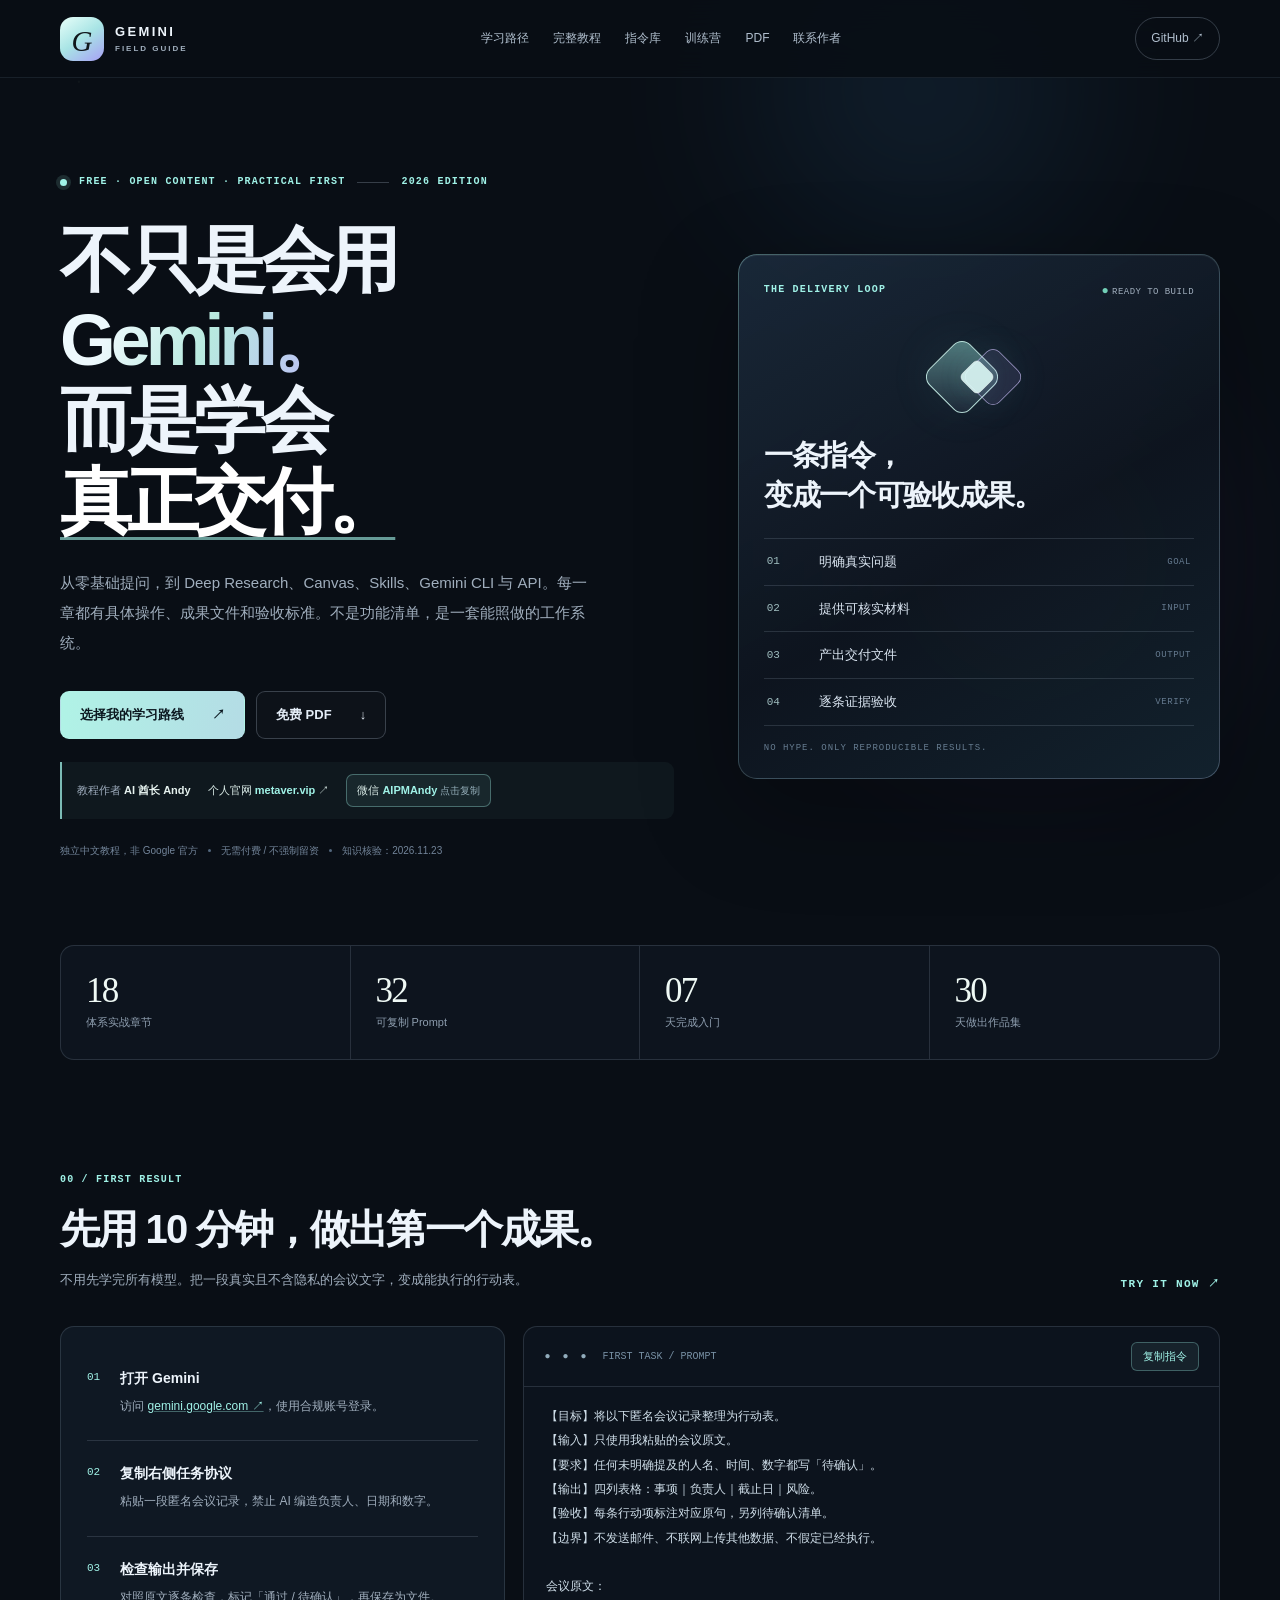
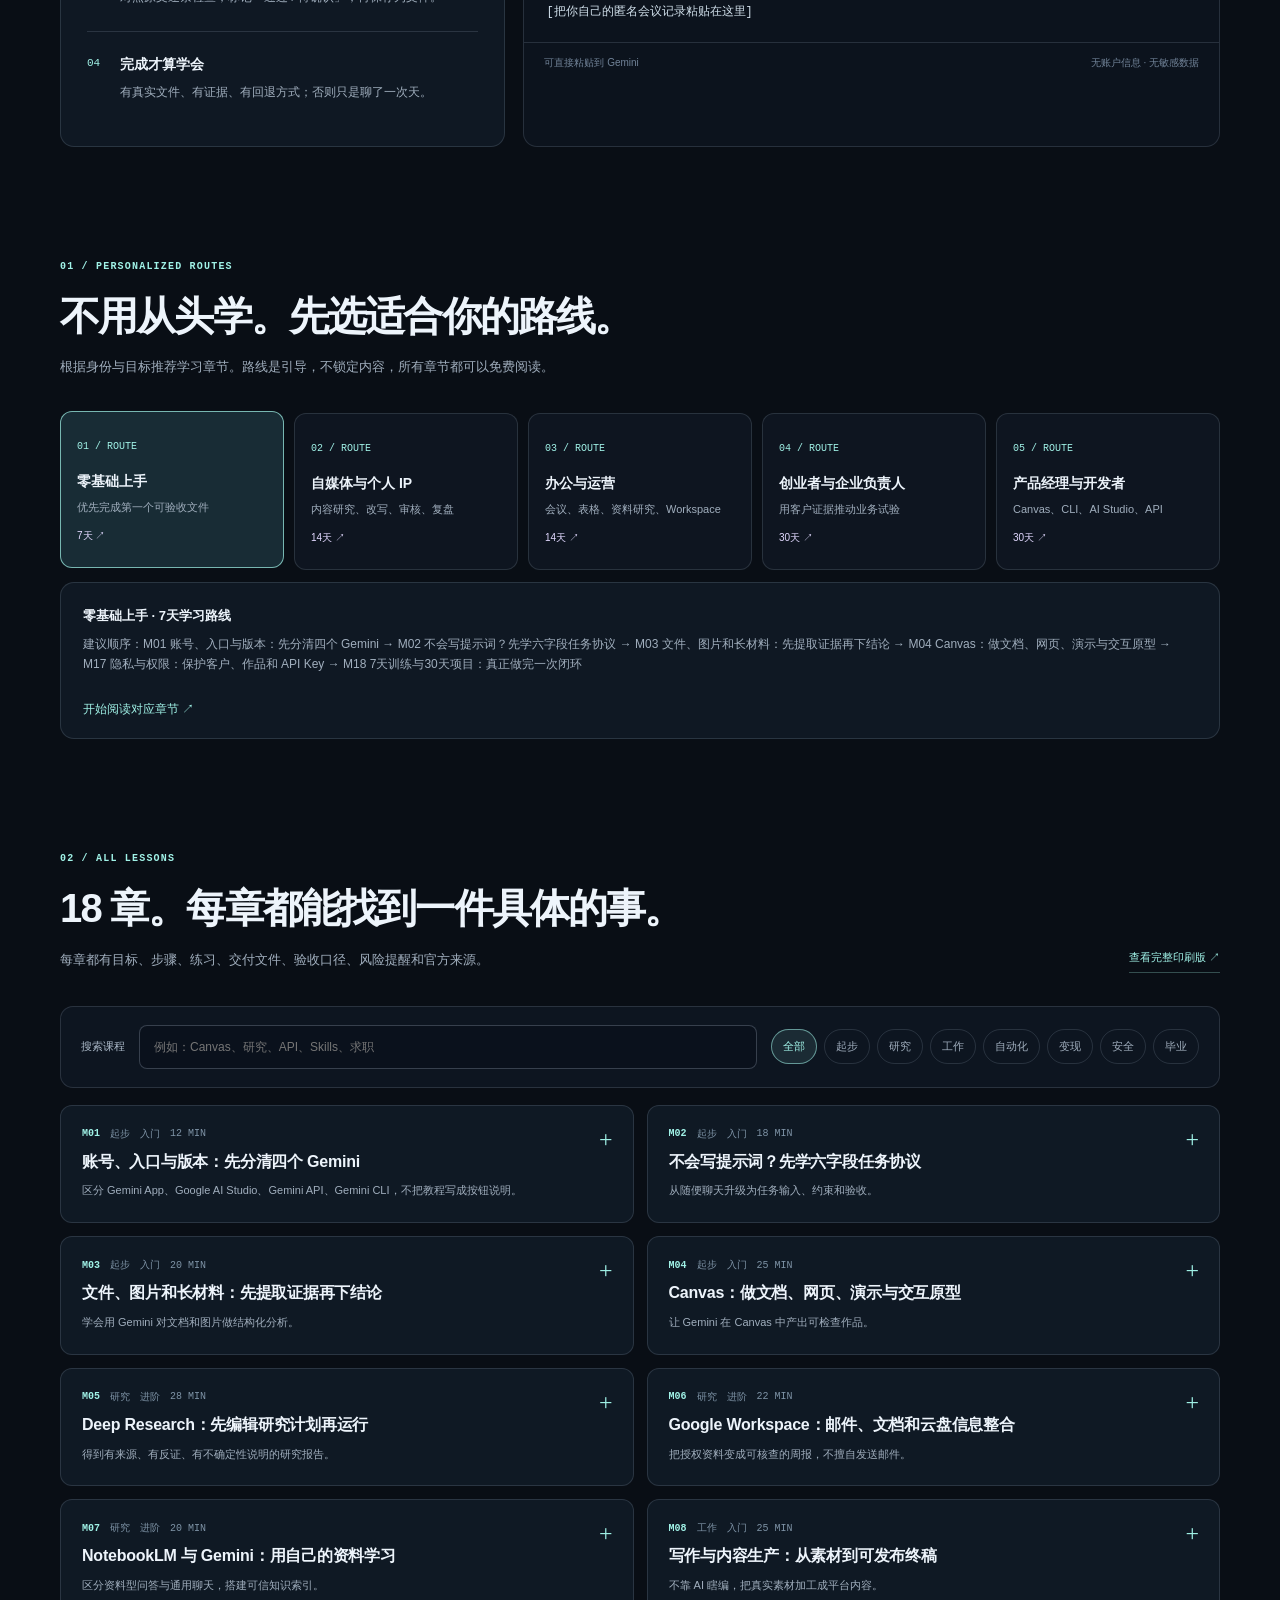
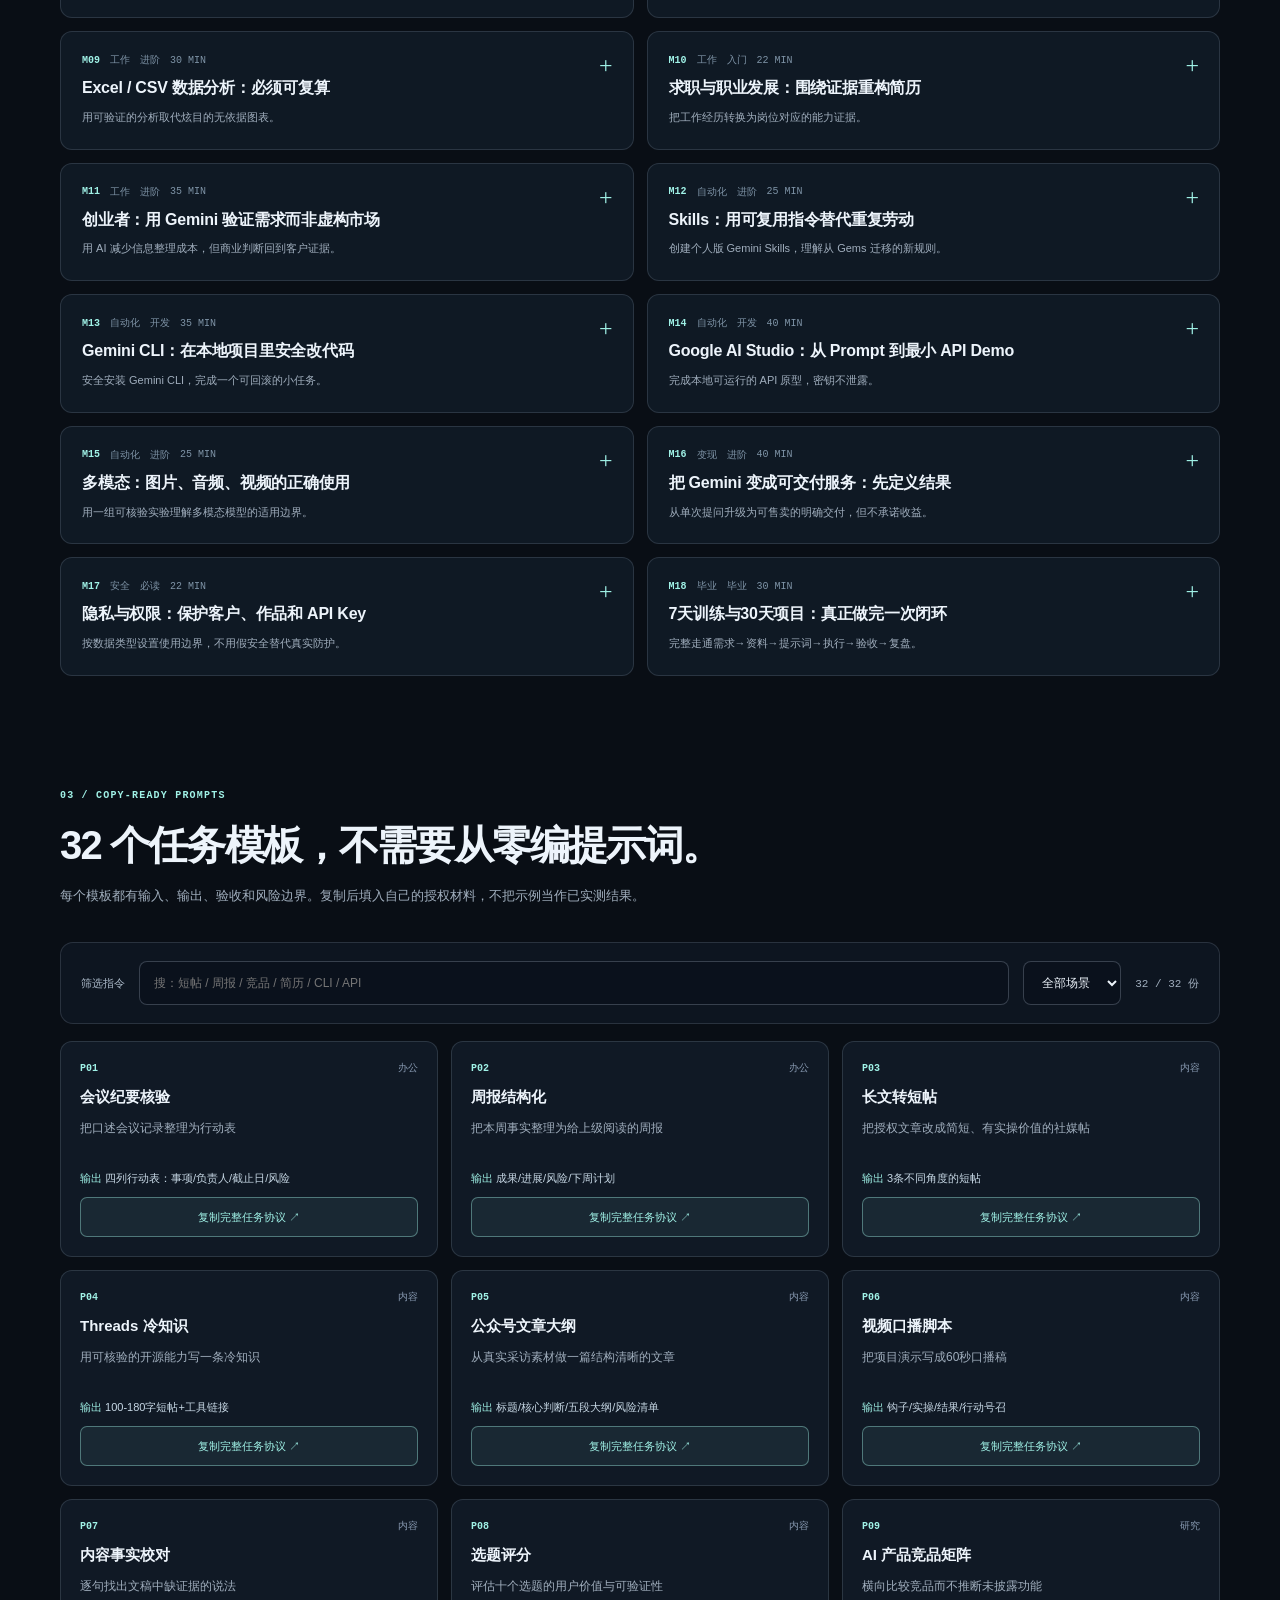
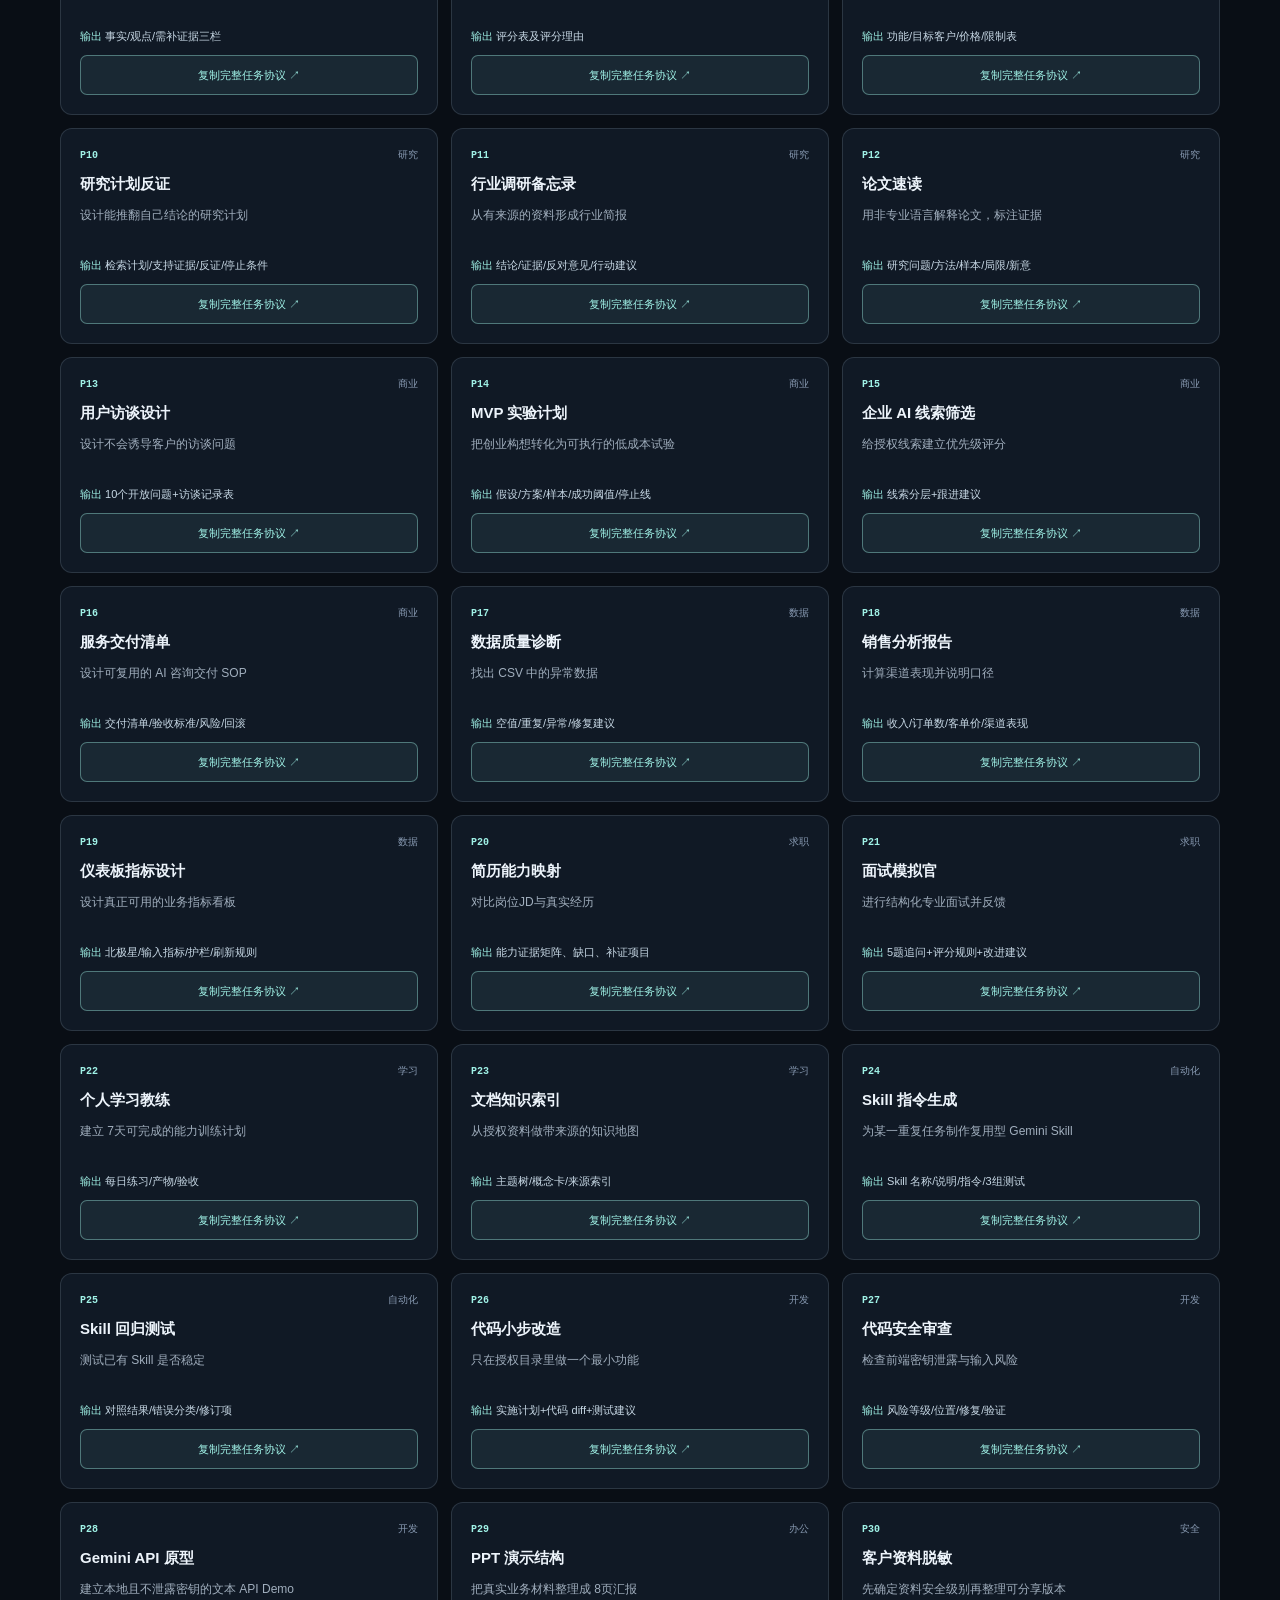
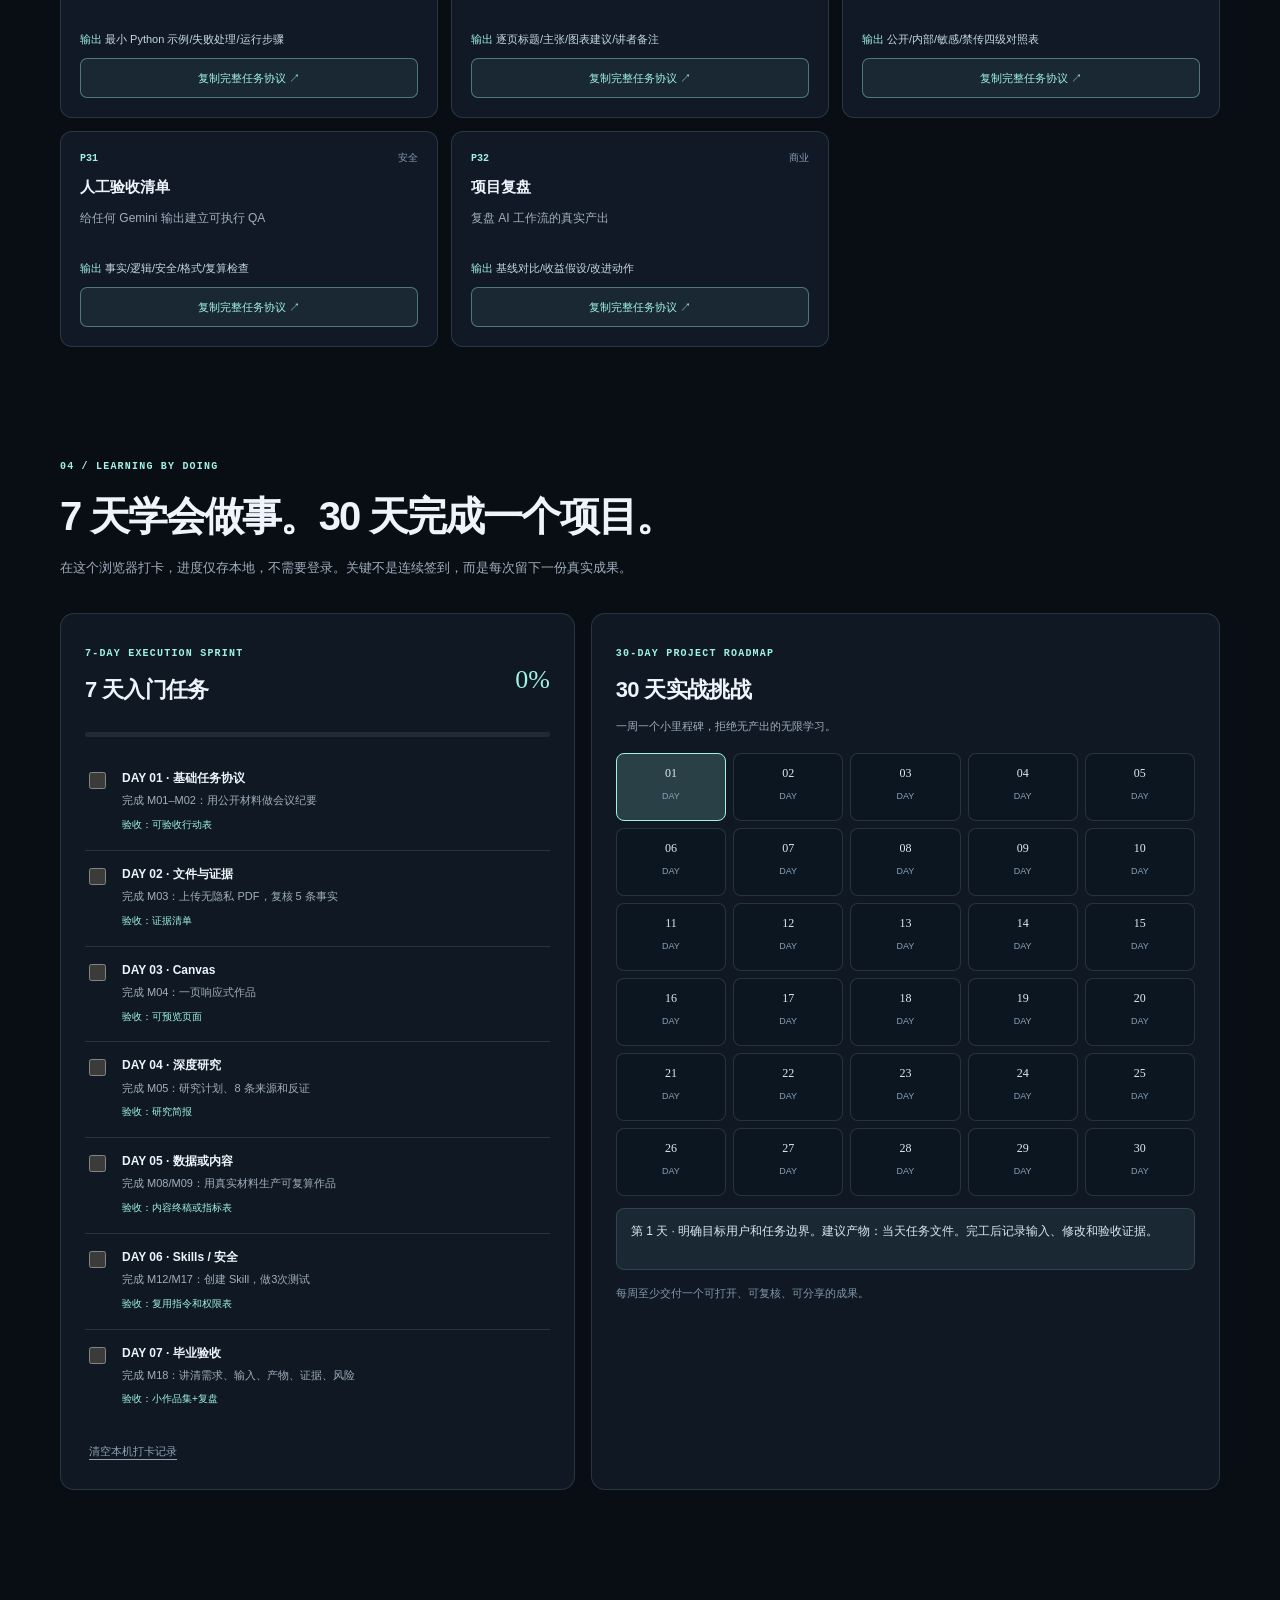
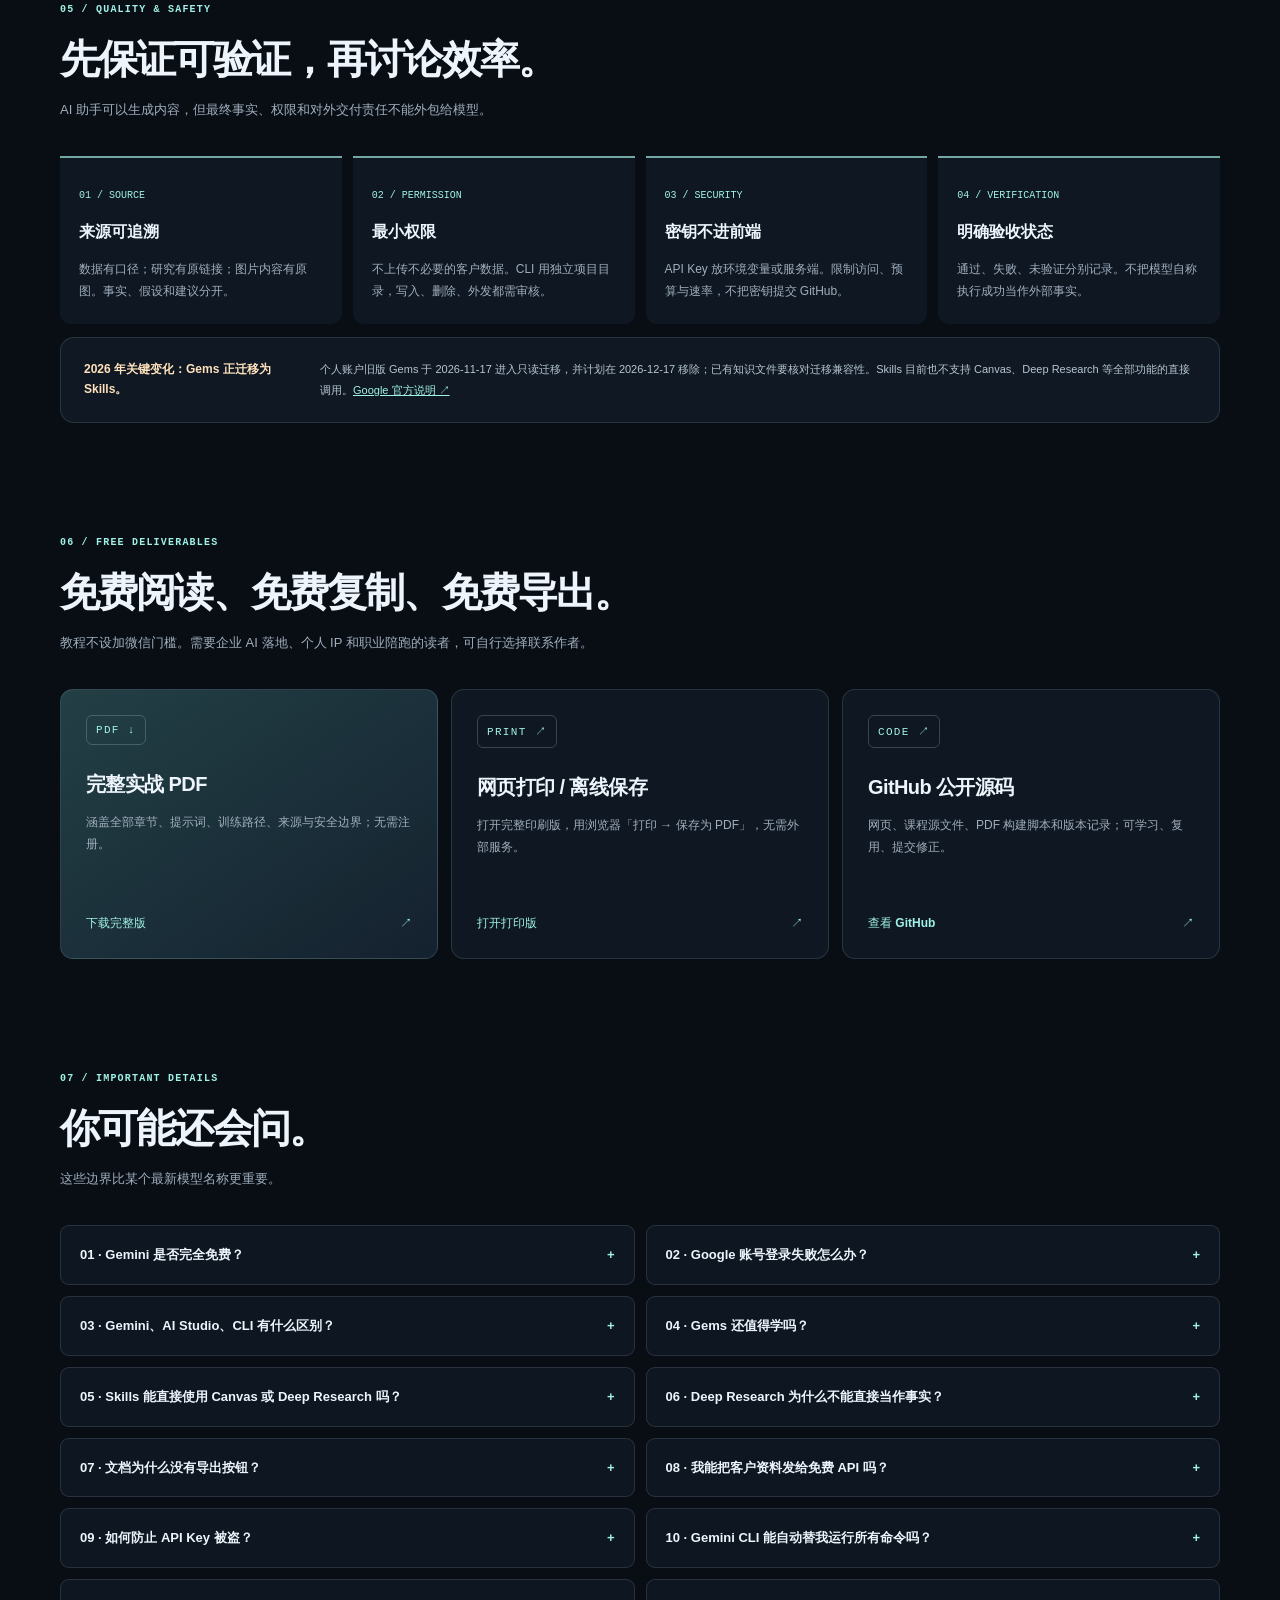
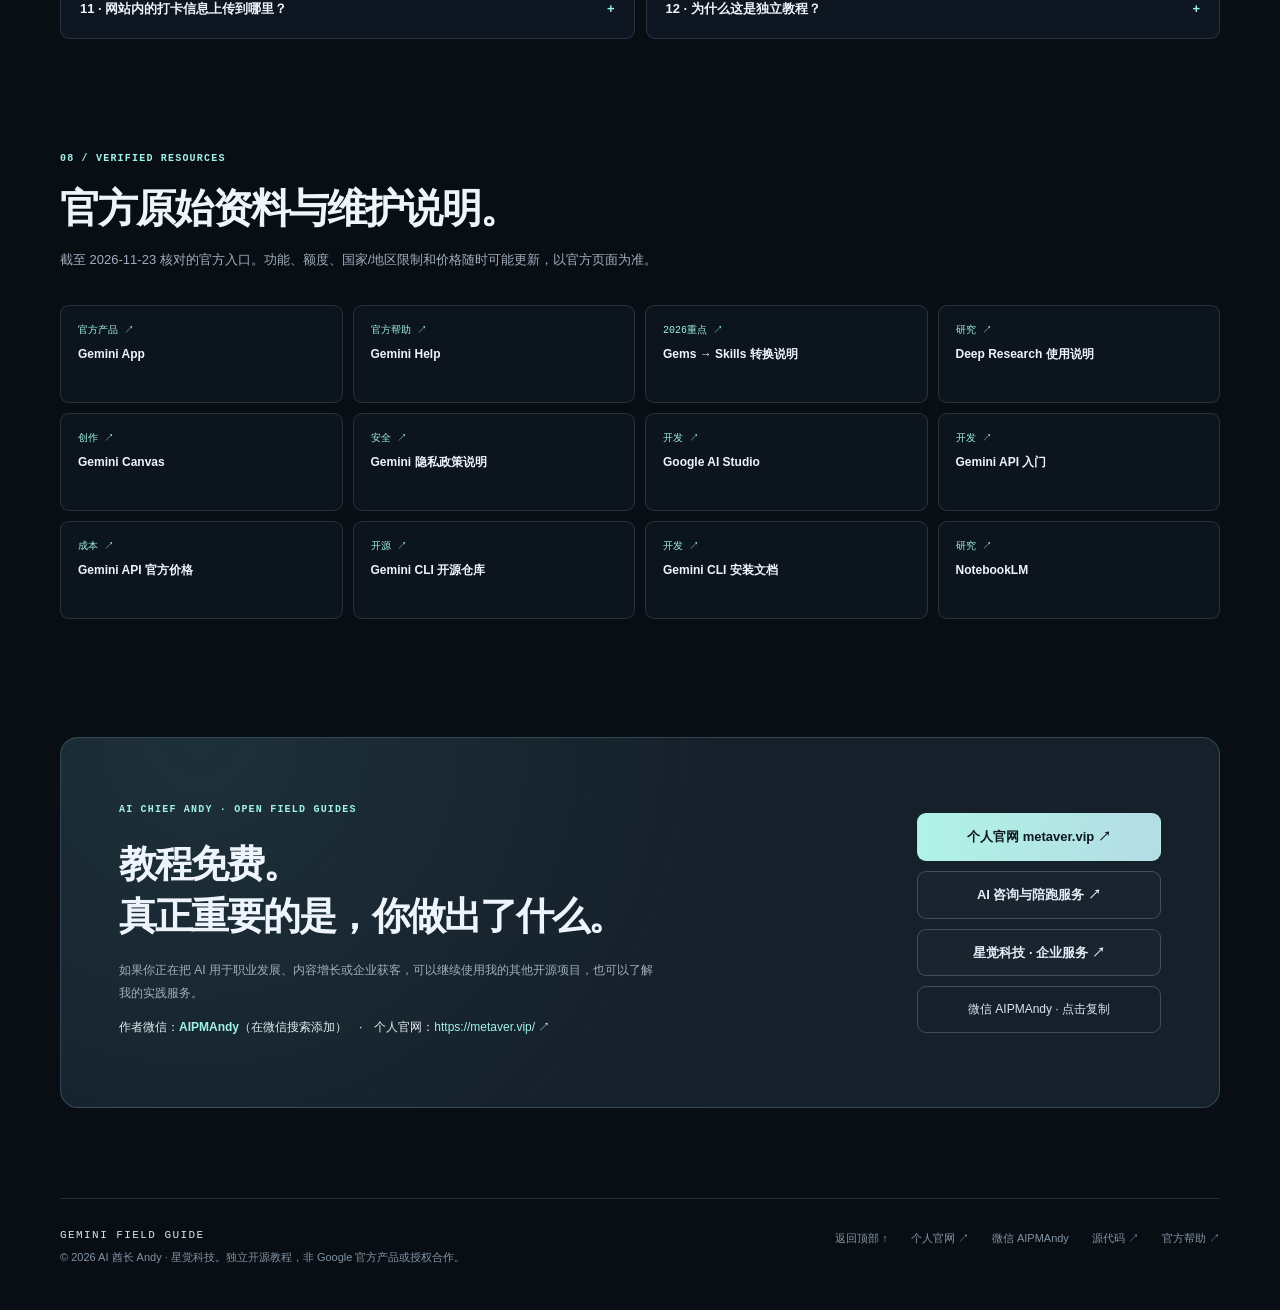
==== commit 4202882a: "feat(branding): prominently surface Andy WeChat, website and services across site, print and PDF" ====
--- a/index.html
+++ b/index.html
@@ -19,7 +19,7 @@
 <div class="aurora aurora-a" aria-hidden="true"></div><div class="aurora aurora-b" aria-hidden="true"></div>
 <header class="masthead" id="top">
  <a class="brand" href="#top" aria-label="返回首页"><span class="brand-mark">G<span>·</span></span><span class="brand-text">GEMINI <small>FIELD GUIDE</small></span></a>
- <nav class="navlinks" aria-label="主导航"><a href="#paths">学习路径</a><a href="#lessons">完整教程</a><a href="#prompts">指令库</a><a href="#bootcamp">训练营</a><a href="#download">PDF</a></nav>
+ <nav class="navlinks" aria-label="主导航"><a href="#paths">学习路径</a><a href="#lessons">完整教程</a><a href="#prompts">指令库</a><a href="#bootcamp">训练营</a><a href="#download">PDF</a><a href="#contact">联系作者</a></nav>
  <a class="nav-cta" href="https://github.com/AIPMAndy/gemini-handbook" target="_blank" rel="noopener noreferrer">GitHub <span aria-hidden="true">↗</span></a>
 </header>
 <main id="main">
@@ -29,6 +29,11 @@
    <h1 id="hero-title">不只是会用 <span class="gradient-ink">Gemini。</span><br>而是学会<br><em>真正交付。</em></h1>
    <p class="hero-description">从零基础提问，到 Deep Research、Canvas、Skills、Gemini CLI 与 API。每一章都有具体操作、成果文件和验收标准。不是功能清单，是一套能照做的工作系统。</p>
    <div class="actions"><a class="btn btn-primary" href="#paths">选择我的学习路线 <span>↗</span></a><a class="btn btn-outline" href="./downloads/gemini-practical-handbook.pdf" download>免费 PDF <span>↓</span></a></div>
+   <div class="hero-contact" aria-label="AI 酋长 Andy 作者联系渠道">
+     <span class="hero-contact-author">教程作者 <strong>AI 酋长 Andy</strong></span>
+     <a class="hero-contact-site" href="https://metaver.vip/" target="_blank" rel="noopener noreferrer">个人官网 <strong>metaver.vip</strong> ↗</a>
+     <button class="hero-contact-wechat" type="button" data-copy="wechat" aria-label="复制 AI 酋长 Andy 的微信号 AIPMAndy">微信 <strong>AIPMAndy</strong> <span>点击复制</span></button>
+   </div>
    <div class="hero-notice"><span>独立中文教程，非 Google 官方</span><i></i><span>无需付费 / 不强制留资</span><i></i><span>知识核验：2026.11.23</span></div>
  </div>
  <aside class="hero-panel" aria-label="实战交付流程">
@@ -109,11 +114,11 @@
 <section class="section wrap sources" id="sources">
  <div class="section-head"><div><span class="section-num">08 / VERIFIED RESOURCES</span><h2>官方原始资料与维护说明。</h2><p>截至 2026-11-23 核对的官方入口。功能、额度、国家/地区限制和价格随时可能更新，以官方页面为准。</p></div></div><div id="resource-list" class="resource-list"></div>
 </section>
-<section class="closing wrap">
- <div><span class="micro-label">AI CHIEF ANDY · OPEN FIELD GUIDES</span><h2>教程免费。<br>真正重要的是，你做出了什么。</h2><p>如果你正在把 AI 用于职业发展、内容增长或企业获客，可以继续使用我的其他开源项目，也可以了解我的实践服务。</p></div>
- <div class="closing-actions"><a href="https://metaver.vip/" target="_blank" rel="noopener noreferrer" class="btn btn-primary">认识 AI 酋长 Andy ↗</a><a href="https://www.a6no1.cn/" target="_blank" rel="noopener noreferrer" class="btn btn-outline">星觉科技 · 企业服务 ↗</a><button class="wechat-btn" type="button" data-copy="wechat">微信 AIPMAndy · 点击复制</button></div>
+<section class="closing wrap" id="contact">
+ <div><span class="micro-label">AI CHIEF ANDY · OPEN FIELD GUIDES</span><h2>教程免费。<br>真正重要的是，你做出了什么。</h2><p>如果你正在把 AI 用于职业发展、内容增长或企业获客，可以继续使用我的其他开源项目，也可以了解我的实践服务。</p><p class="closing-contact">作者微信：<strong>AIPMAndy</strong>（在微信搜索添加）　·　个人官网：<a href="https://metaver.vip/" target="_blank" rel="noopener noreferrer">https://metaver.vip/ ↗</a></p></div>
+ <div class="closing-actions"><a href="https://metaver.vip/" target="_blank" rel="noopener noreferrer" class="btn btn-primary">个人官网 metaver.vip ↗</a><a href="https://metaver.vip/services" target="_blank" rel="noopener noreferrer" class="btn btn-outline">AI 咨询与陪跑服务 ↗</a><a href="https://www.a6no1.cn/" target="_blank" rel="noopener noreferrer" class="btn btn-outline">星觉科技 · 企业服务 ↗</a><button class="wechat-btn" type="button" data-copy="wechat">微信 AIPMAndy · 点击复制</button></div>
 </section>
 </main>
-<footer class="footer wrap"><div><b>GEMINI FIELD GUIDE</b><span>© 2026 AI 酋长 Andy · 星觉科技。独立开源教程，非 Google 官方产品或授权合作。</span></div><div><a href="#top">返回顶部 ↑</a><a href="https://github.com/AIPMAndy/gemini-handbook">源代码 ↗</a><a href="https://support.google.com/gemini/" target="_blank" rel="noopener noreferrer">官方帮助 ↗</a></div></footer>
+<footer class="footer wrap"><div><b>GEMINI FIELD GUIDE</b><span>© 2026 AI 酋长 Andy · 星觉科技。独立开源教程，非 Google 官方产品或授权合作。</span></div><div><a href="#top">返回顶部 ↑</a><a href="https://metaver.vip/" target="_blank" rel="noopener noreferrer">个人官网 ↗</a><a href="#contact">微信 AIPMAndy</a><a href="https://github.com/AIPMAndy/gemini-handbook">源代码 ↗</a><a href="https://support.google.com/gemini/" target="_blank" rel="noopener noreferrer">官方帮助 ↗</a></div></footer>
 <div id="toast" class="toast" role="status" aria-live="polite"></div>
 </body></html>
--- a/style.css
+++ b/style.css
@@ -18,3 +18,15 @@
 .faq-list{display:grid;grid-template-columns:repeat(2,minmax(0,1fr));gap:11px}.faq-list details{border:1px solid var(--line);border-radius:9px;background:rgba(18,28,41,.62);padding:0 19px}.faq-list summary{list-style:none;cursor:pointer;font-size:13px;font-weight:600;position:relative;padding:18px 23px 18px 0}.faq-list summary::-webkit-details-marker{display:none}.faq-list summary:after{content:"+";position:absolute;right:0;color:var(--cyan)}.faq-list details[open] summary:after{content:"−"}.faq-list p{font-size:12px;line-height:1.9;color:var(--muted);margin:0 0 18px}.resource-list{display:grid;grid-template-columns:repeat(4,minmax(0,1fr));gap:10px}.resource-list a{display:flex;flex-direction:column;gap:8px;border:1px solid var(--line);border-radius:9px;padding:17px;background:rgba(17,26,38,.58);min-height:98px;transition:border-color .2s}.resource-list a:hover{border-color:var(--cyan)}.resource-list strong{font-size:12px;line-height:1.5}.resource-list span{font:10px ui-monospace,monospace;color:var(--cyan)}
 .closing{display:flex;gap:40px;align-items:center;justify-content:space-between;margin-top:118px;margin-bottom:90px;background:radial-gradient(circle at 12% 0%,rgba(67,122,125,.18),transparent 48%),#15202b;border:1px solid rgba(158,210,210,.22);border-radius:18px;padding:56px 58px}.closing h2{font-size:clamp(26px,3vw,39px);letter-spacing:-.05em;line-height:1.35;margin:17px 0}.closing p{font-size:12px;color:var(--muted);max-width:540px;line-height:1.9}.closing-actions{display:flex;flex-direction:column;gap:10px;min-width:244px}.closing-actions .btn{gap:15px}.wechat-btn{padding:12px 15px;border:1px solid var(--line2);border-radius:9px;color:#d7e6ef;background:transparent;font-size:12px}.wechat-btn:hover{background:rgba(255,255,255,.04)}.footer{border-top:1px solid var(--line);padding:30px 0 42px;display:flex;justify-content:space-between;gap:20px;font-size:11px;color:#8193a3}.footer>div:first-child{display:flex;flex-direction:column;gap:7px}.footer b{font:11px ui-monospace,monospace;letter-spacing:.13em;color:#d1e7ea}.footer>div:last-child{display:flex;align-items:start;gap:23px;flex-wrap:wrap}.footer a:hover{color:var(--cyan)}.toast{position:fixed;z-index:99;bottom:27px;left:50%;transform:translate(-50%,25px);opacity:0;pointer-events:none;background:#ebfef8;color:#092325;border-radius:8px;padding:11px 17px;font-size:12px;font-weight:650;box-shadow:0 12px 60px rgba(0,0,0,.35);transition:opacity .2s,transform .2s}.toast.show{opacity:1;transform:translate(-50%,0)}
 @media(max-width:1100px){.hero{gap:34px}.navlinks{gap:14px}.path-cards{grid-template-columns:repeat(3,1fr)}.resource-list{grid-template-columns:repeat(3,1fr)}.prompt-grid{grid-template-columns:repeat(2,1fr)}}@media(max-width:840px){.masthead{height:68px;padding-inline:23px}.navlinks{display:none}.wrap{width:min(calc(100% - 38px),var(--max))}.hero{grid-template-columns:1fr;min-height:auto;gap:28px;padding-top:62px;padding-bottom:42px}.hero h1{font-size:clamp(43px,8vw,70px)}.hero-panel{min-height:auto;max-width:620px}.terminal-icon{height:80px}.terminal-title{font-size:25px}.stats>div{padding:20px 18px}.first-grid,.bootcamp-grid{grid-template-columns:1fr}.rule-grid{grid-template-columns:repeat(2,1fr)}.download-grid{grid-template-columns:1fr 1fr}.faq-list{grid-template-columns:1fr}.closing{padding:34px;align-items:start;flex-direction:column}.closing-actions{width:100%;flex-direction:row;flex-wrap:wrap}.closing-actions>*{flex:1}.section{padding-top:83px}}@media(max-width:580px){.masthead{padding-inline:16px;height:62px}.brand-mark{width:38px;height:38px}.brand-text{font-size:11px}.brand-text small{font-size:7px}.nav-cta{font-size:10px;padding:8px 11px}.wrap{width:calc(100% - 30px)}.hero{padding-top:51px;gap:30px}.eyebrow{font-size:9px}.eyebrow-line{display:none}.hero h1{font-size:clamp(39px,10.6vw,55px);letter-spacing:-.06em;margin:23px 0}.hero-description{font-size:13px;line-height:1.85}.actions{gap:8px}.btn{font-size:11px;padding:12px 13px;gap:10px}.hero-panel{padding:20px;border-radius:13px}.terminal-title{font-size:24px}.stats{grid-template-columns:repeat(2,1fr)}.stats>div{padding:19px 20px}.stats>div:nth-child(2){border-right:0}.stats>div:nth-child(-n+2){border-bottom:1px solid var(--line)}.stats strong{font-size:29px}.section{padding-top:70px}.section-head{align-items:start;flex-direction:column;gap:10px;margin-bottom:22px}.section-head h2{font-size:26px}.section-head p{font-size:12px}.section-tag{display:none}.steps-card{padding:6px 19px}.step{gap:12px}.prompt-demo pre{padding:16px 15px;font-size:11px}.code-bottom{padding-inline:15px}.path-cards{grid-template-columns:repeat(2,1fr)}.path-card{min-height:149px;padding:16px 13px}.path-card strong{font-size:12px}.path-card small{font-size:10px}.filters{padding:13px;gap:10px}.filters input{flex:1 1 100%;width:100%}.chips{width:100%}.lesson-list,.prompt-grid,.download-grid,.resource-list,.rule-grid{grid-template-columns:1fr}.lesson h3{font-size:15px}.check-panel,.calendar-panel{padding:17px}.day30-grid{grid-template-columns:repeat(5,1fr);gap:5px}.day30-grid button{padding:5px 2px;min-height:63px}.day30-grid span{font-size:8px}.update-note{display:block;padding:17px}.update-note strong{display:block;margin-bottom:10px}.closing{padding:26px 20px;margin-top:75px;margin-bottom:58px}.closing-actions{flex-direction:column;min-width:0}.closing-actions>*{width:100%}.footer{flex-direction:column;padding-bottom:30px}.footer>div:last-child{gap:17px}}@media(prefers-reduced-motion:reduce){html{scroll-behavior:auto}*,*:before,*:after{transition:none!important;animation:none!important}}
+
+/* Visible, accessible author attribution and contact. Keep these prominent without gating free content. */
+.hero-contact{display:flex;align-items:center;gap:9px 17px;flex-wrap:wrap;margin-top:6px;margin-bottom:22px;padding:12px 15px;border-left:2px solid rgba(160,242,231,.75);background:rgba(160,242,231,.045);border-radius:0 9px 9px 0}
+.hero-contact-author{font-size:11px;color:#9eacbd;white-space:nowrap}.hero-contact-author strong{color:#e5f1ee;font-weight:680}
+.hero-contact-site,.hero-contact-wechat{font-size:11px;color:#dbece8}
+.hero-contact-site strong{color:var(--cyan);font-weight:680}
+.hero-contact-site:hover,.closing-contact a:hover{color:#b5fff2;text-decoration:underline;text-underline-offset:3px}
+.hero-contact-wechat{border:1px solid rgba(160,242,231,.34);background:rgba(160,242,231,.07);padding:6px 10px;border-radius:7px;white-space:nowrap}
+.hero-contact-wechat:hover,.hero-contact-wechat:focus-visible{border-color:rgba(160,242,231,.8);background:rgba(160,242,231,.16)}
+.hero-contact-wechat strong{color:var(--cyan)}.hero-contact-wechat span{color:#94aeb9;font-size:10px}
+.closing .closing-contact{color:#e2edf0}.closing-contact strong,.closing-contact a{color:var(--cyan)}.closing-contact a{overflow-wrap:anywhere}
+@media(max-width:580px){.hero-contact{margin-top:10px;padding:10px 12px;gap:9px 12px}.hero-contact-author{width:100%}.hero-contact-site,.hero-contact-wechat{font-size:11px}}
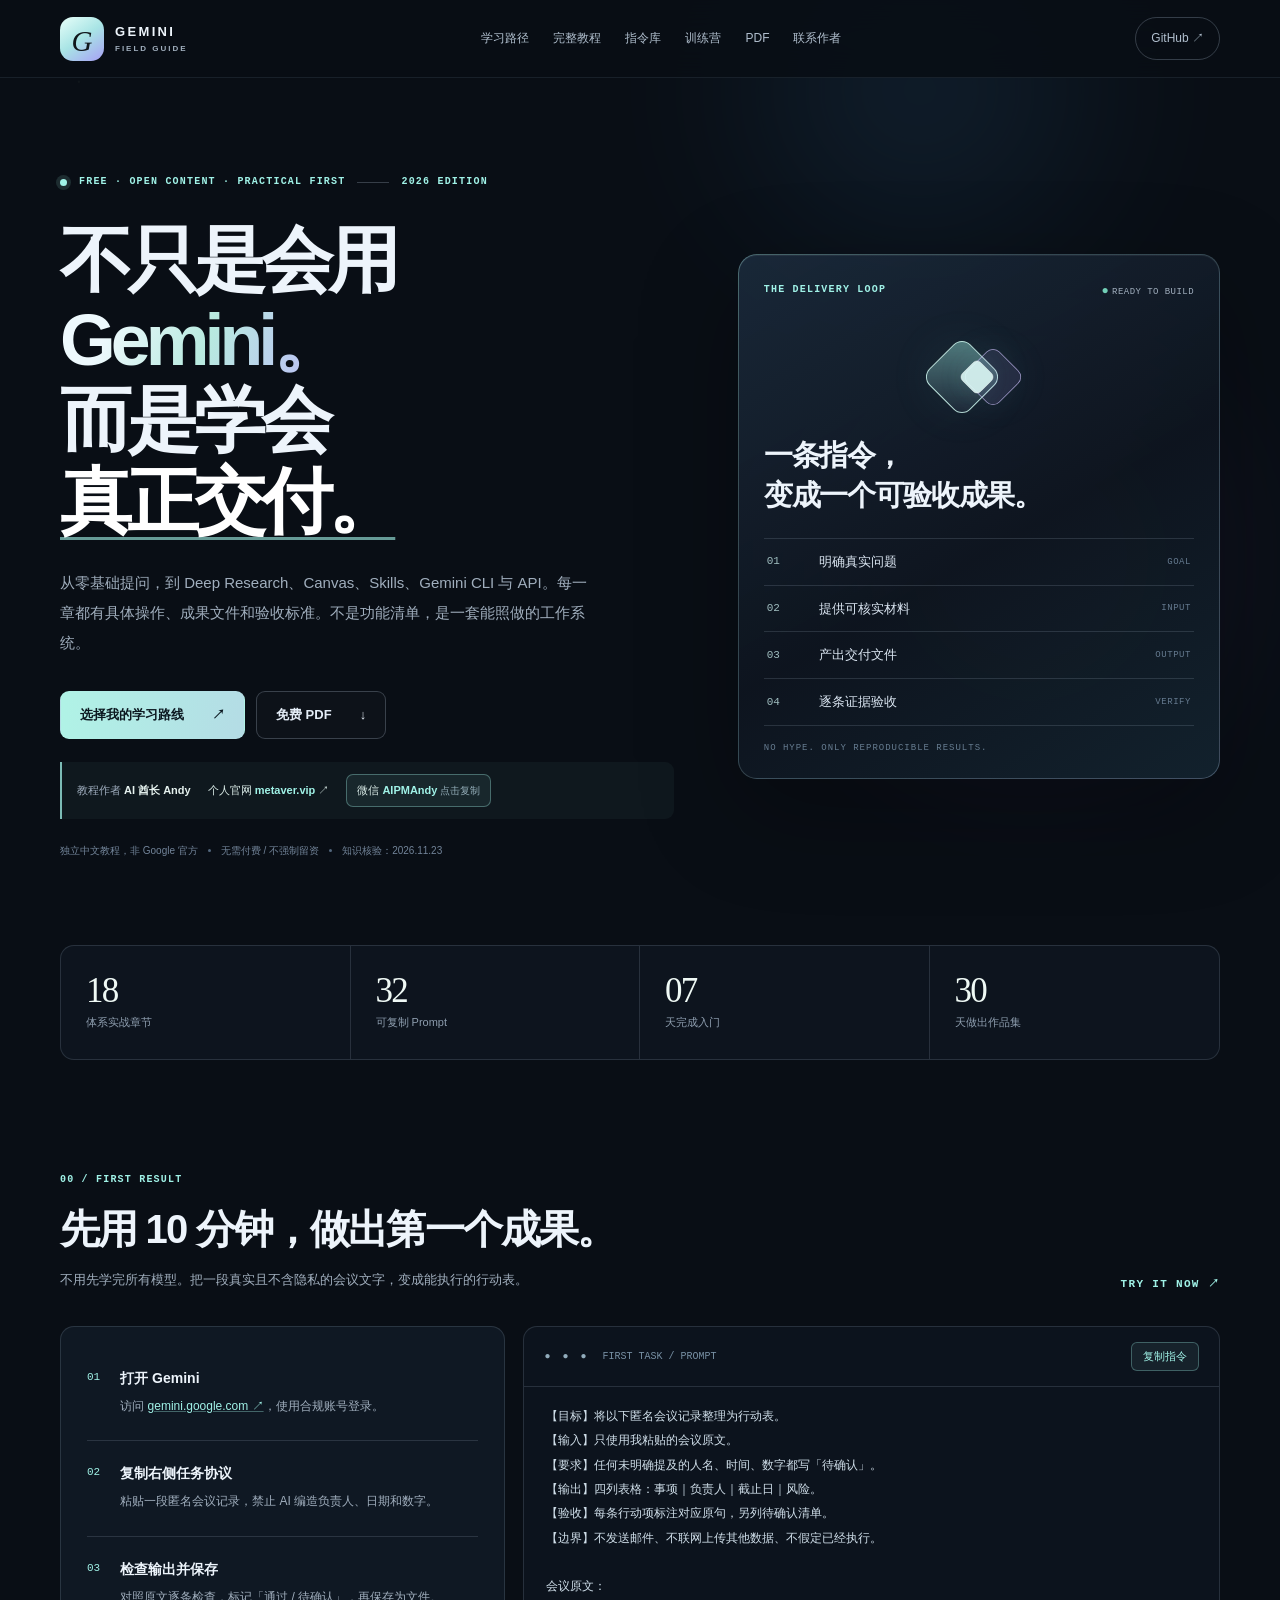
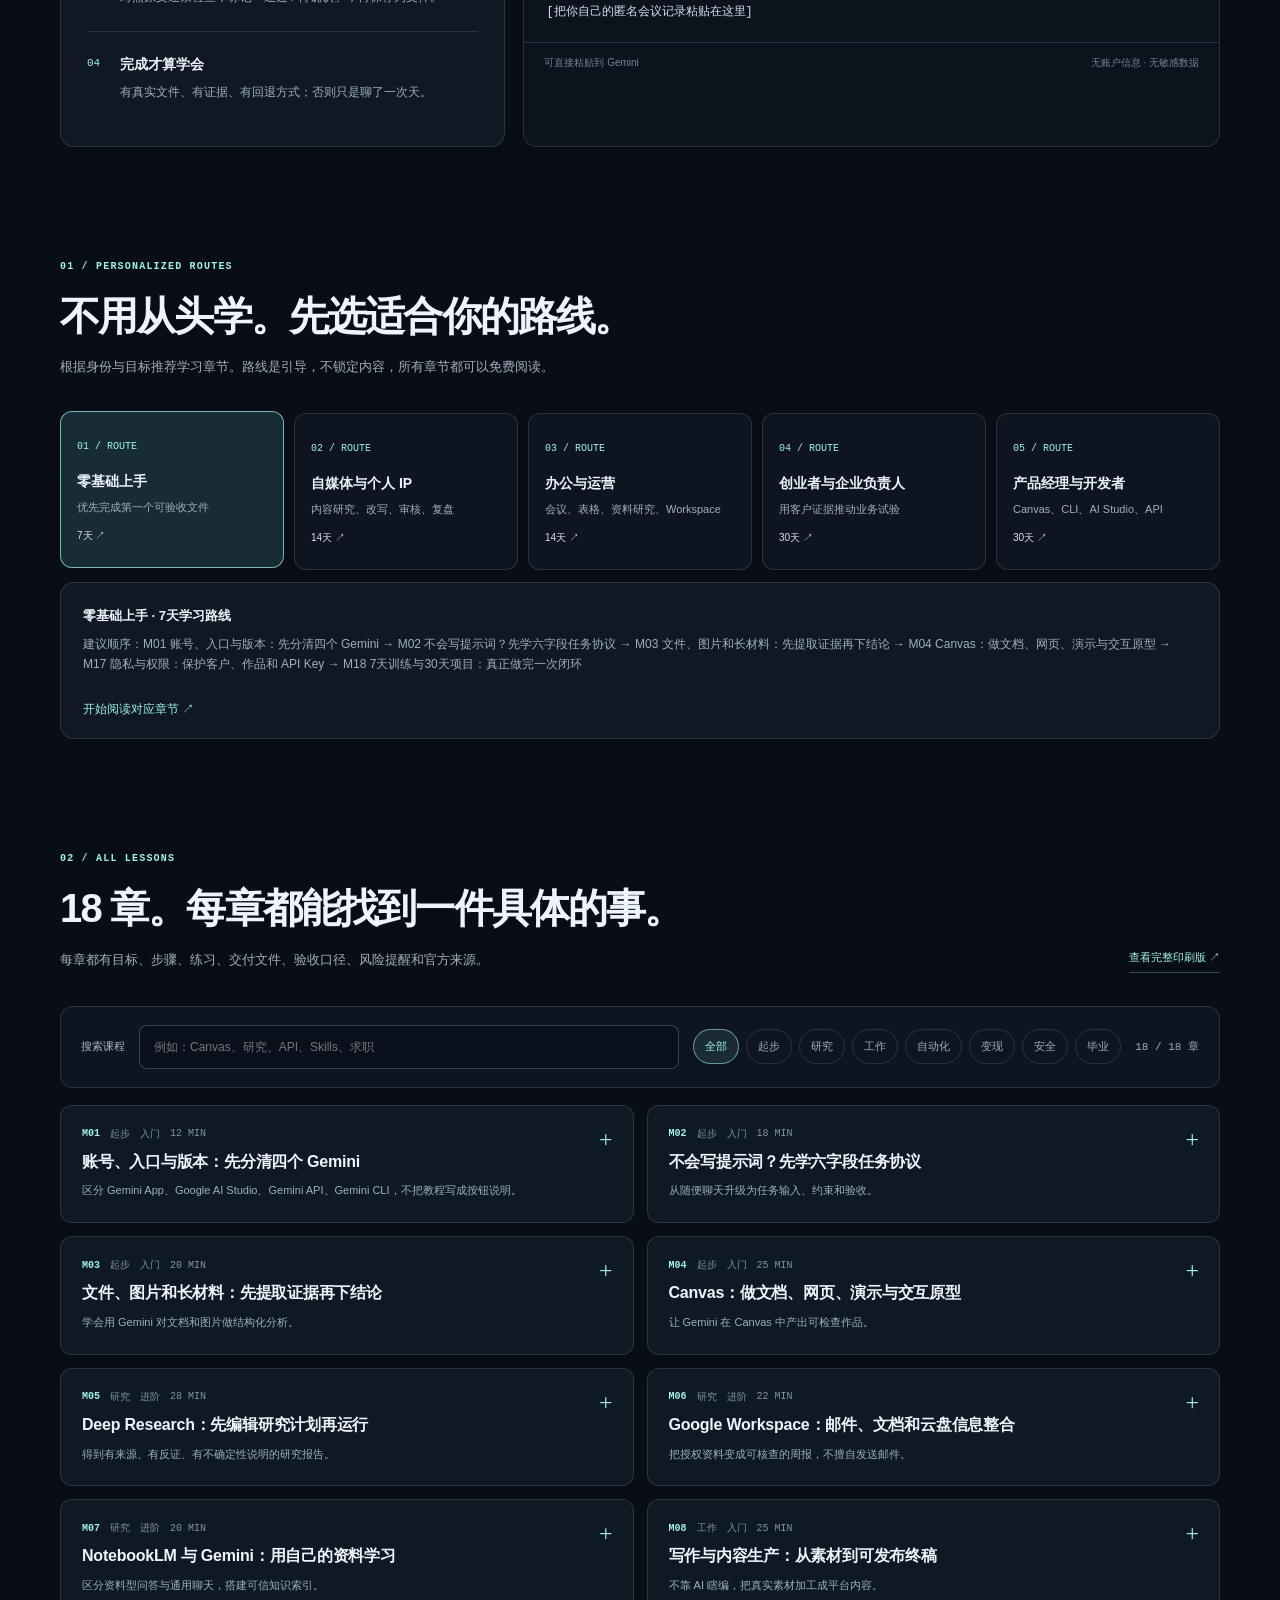
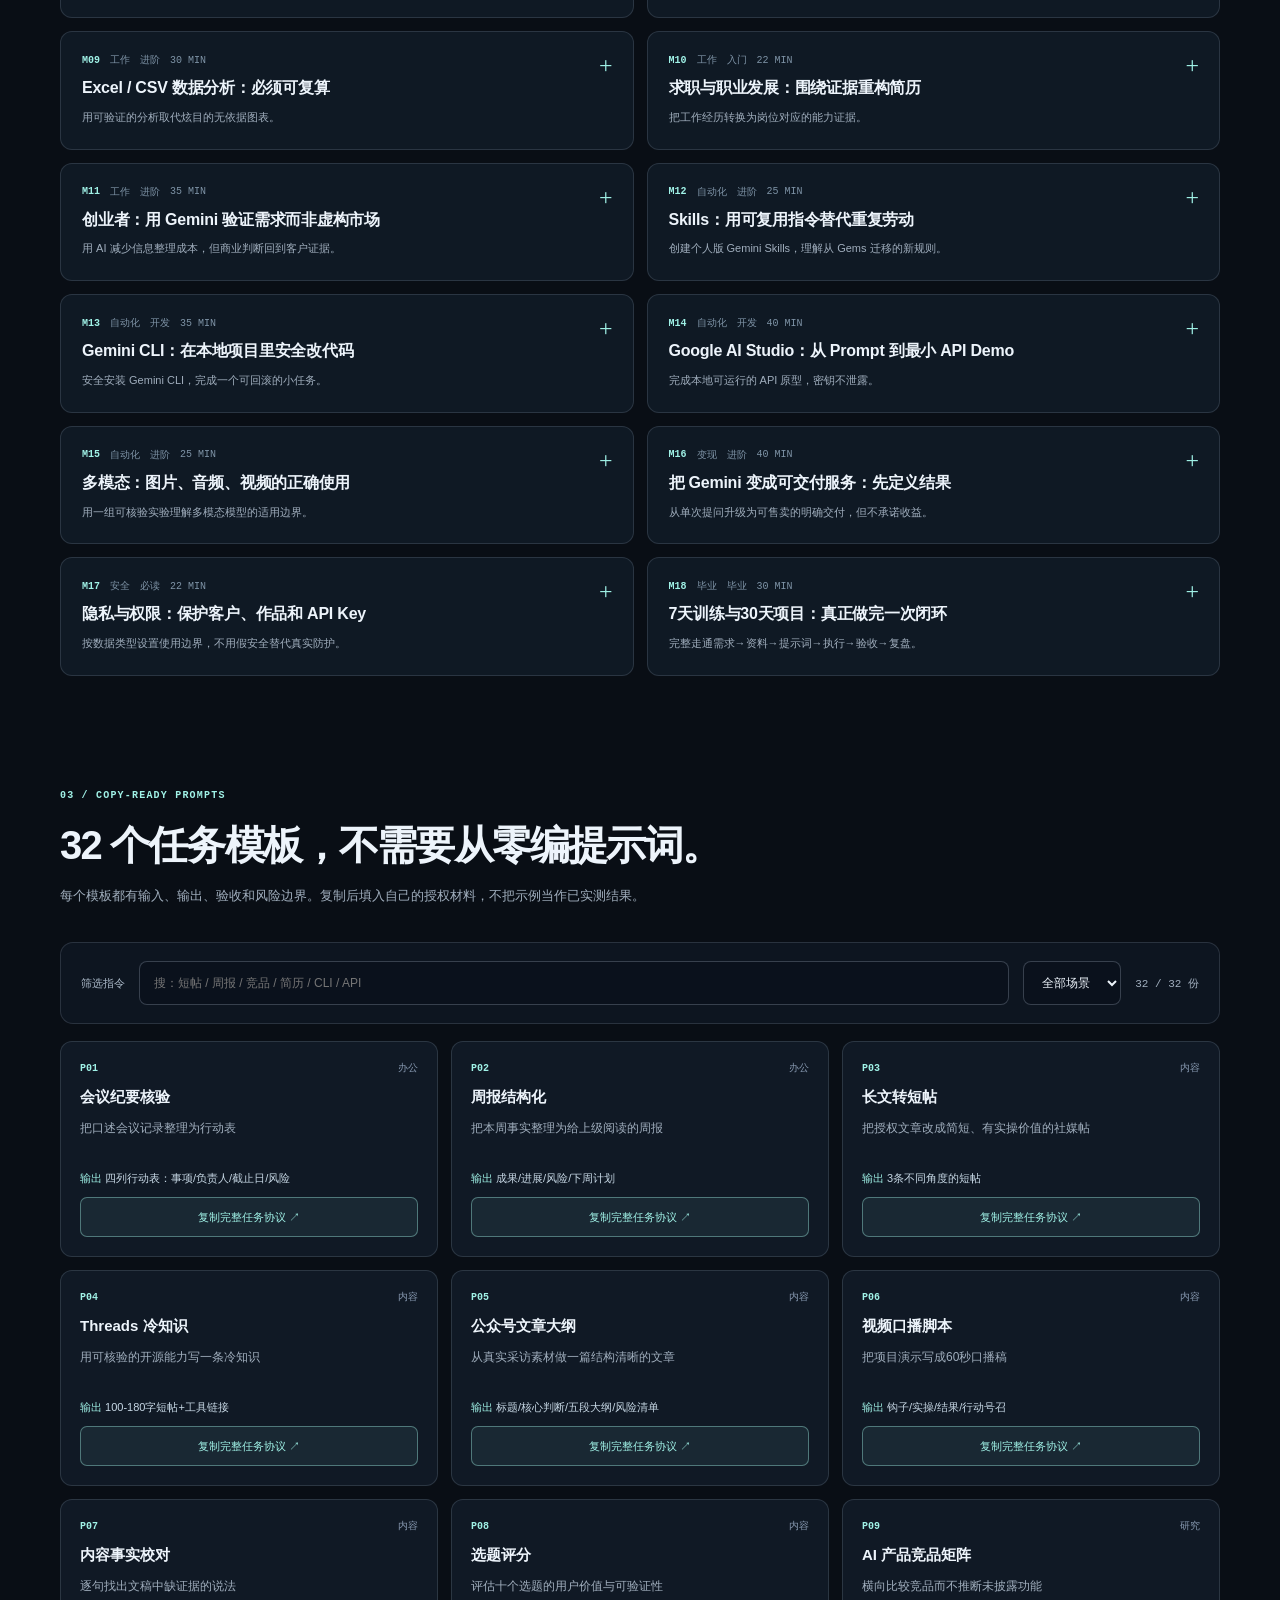
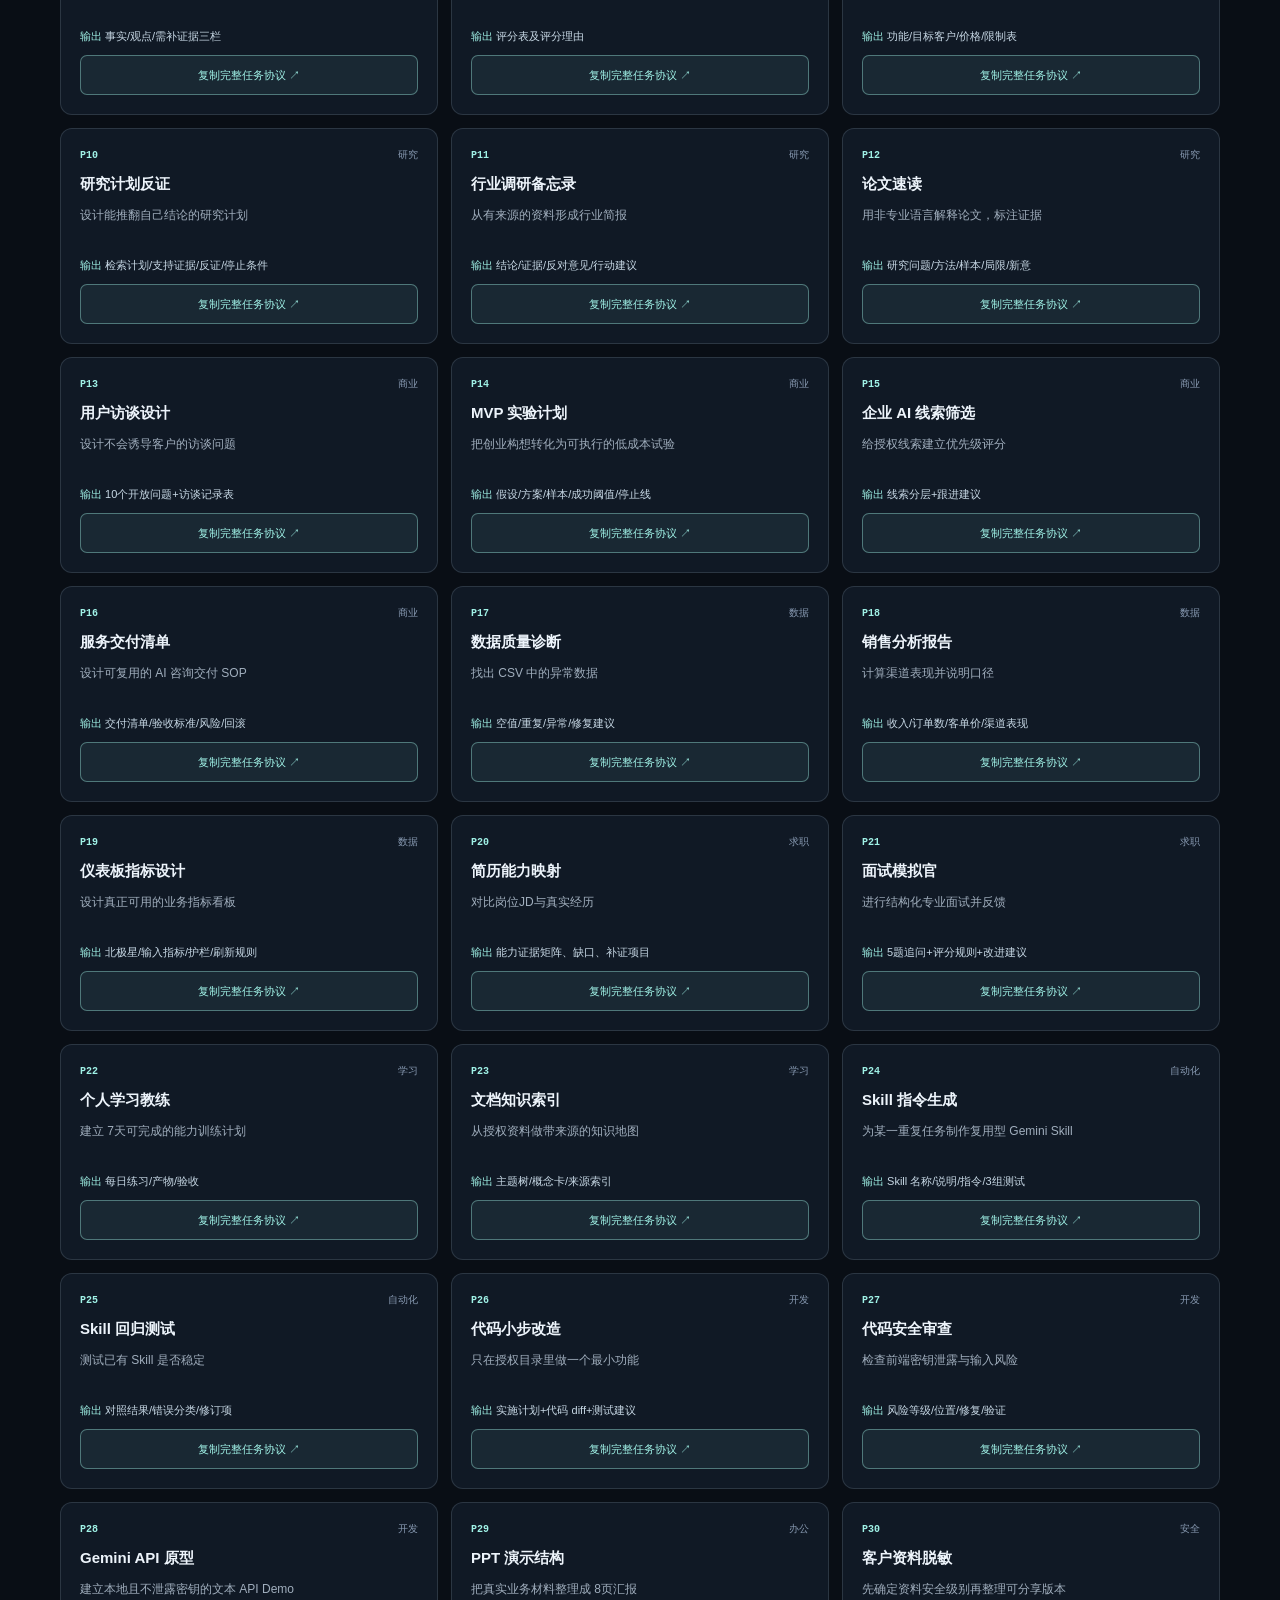
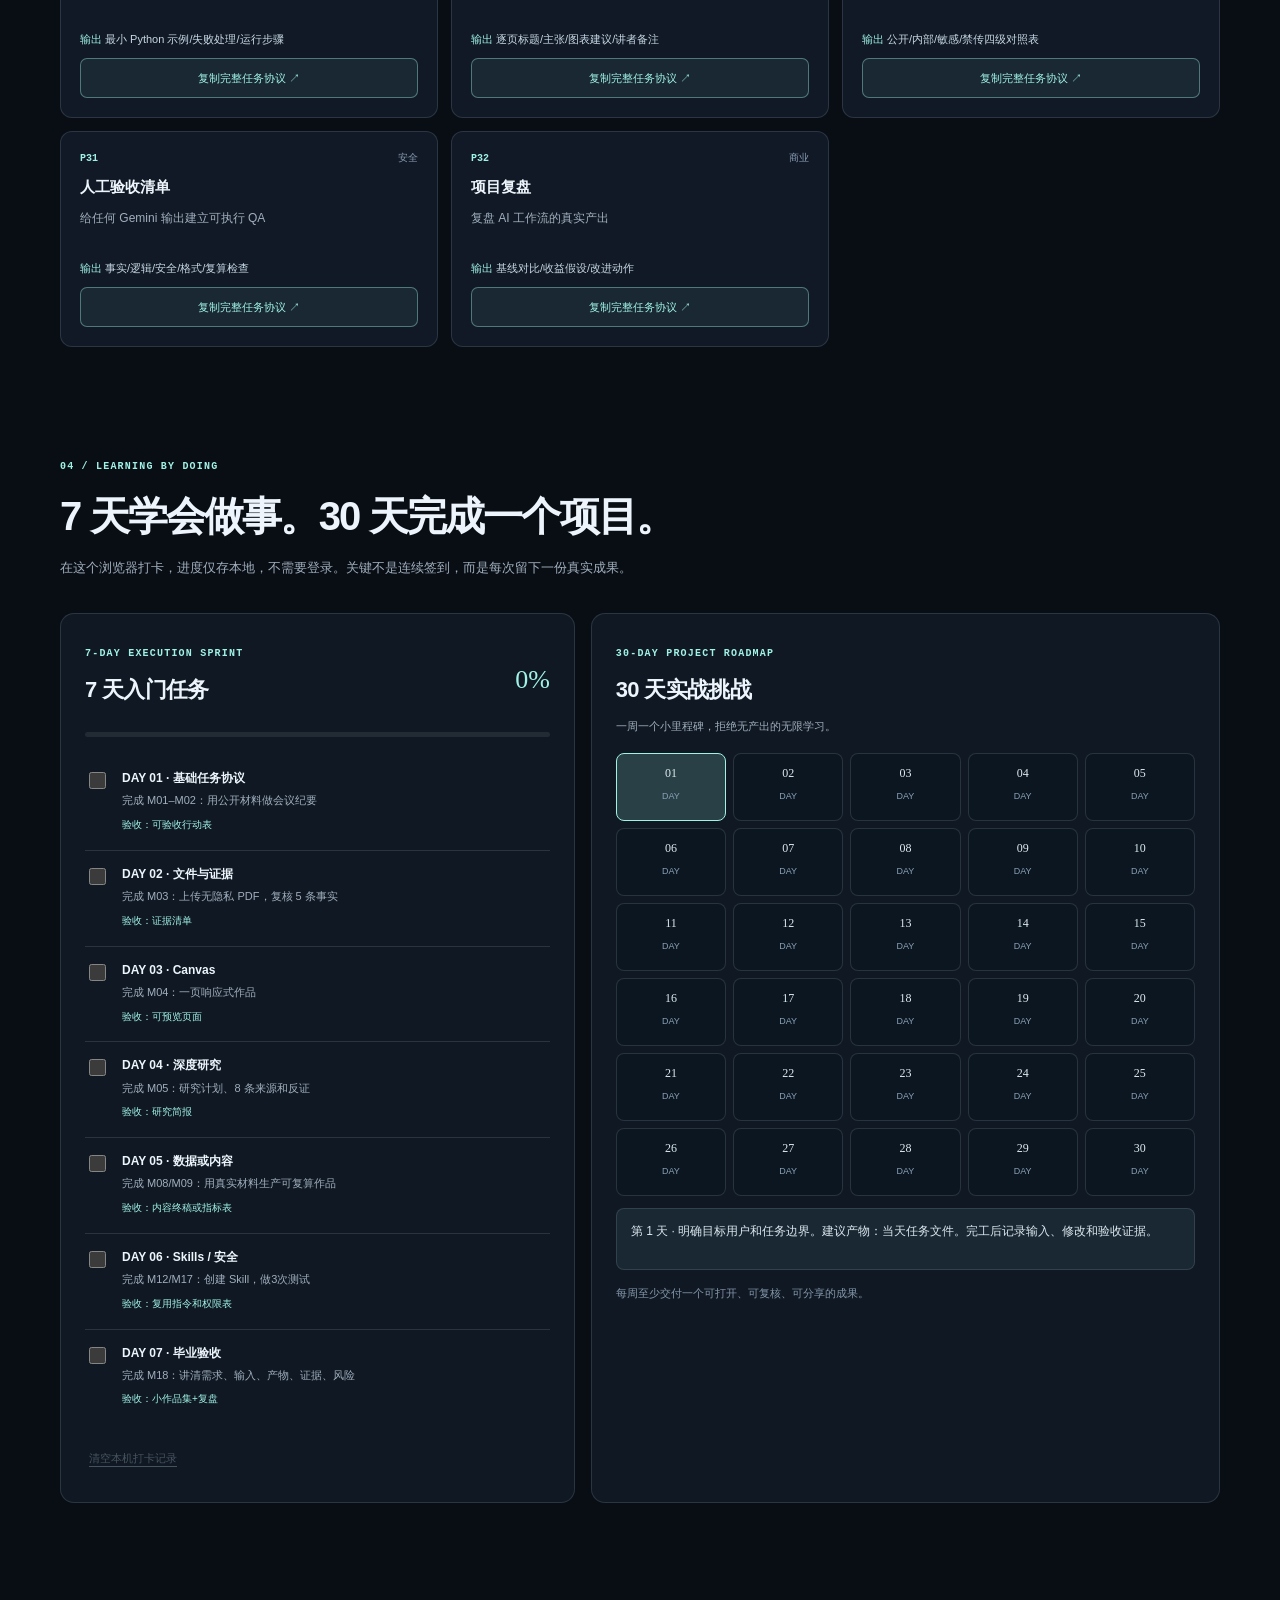
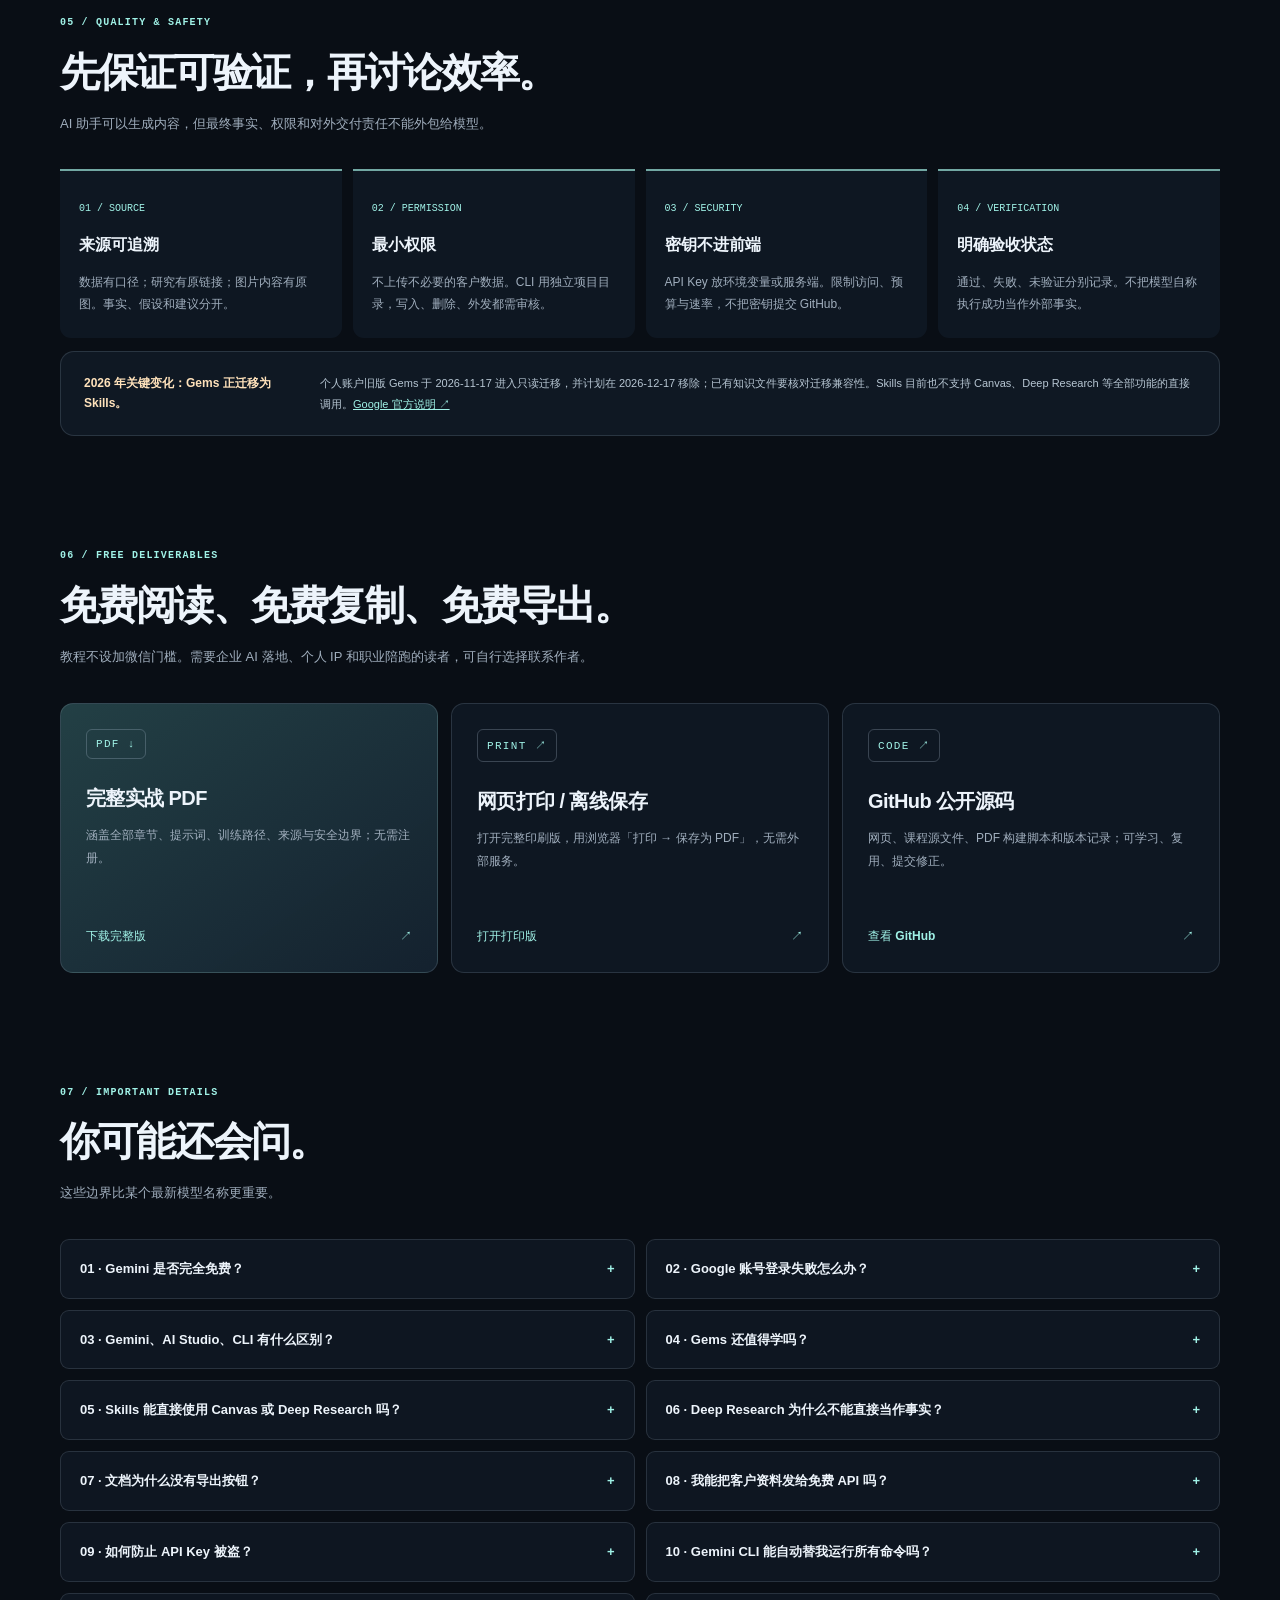
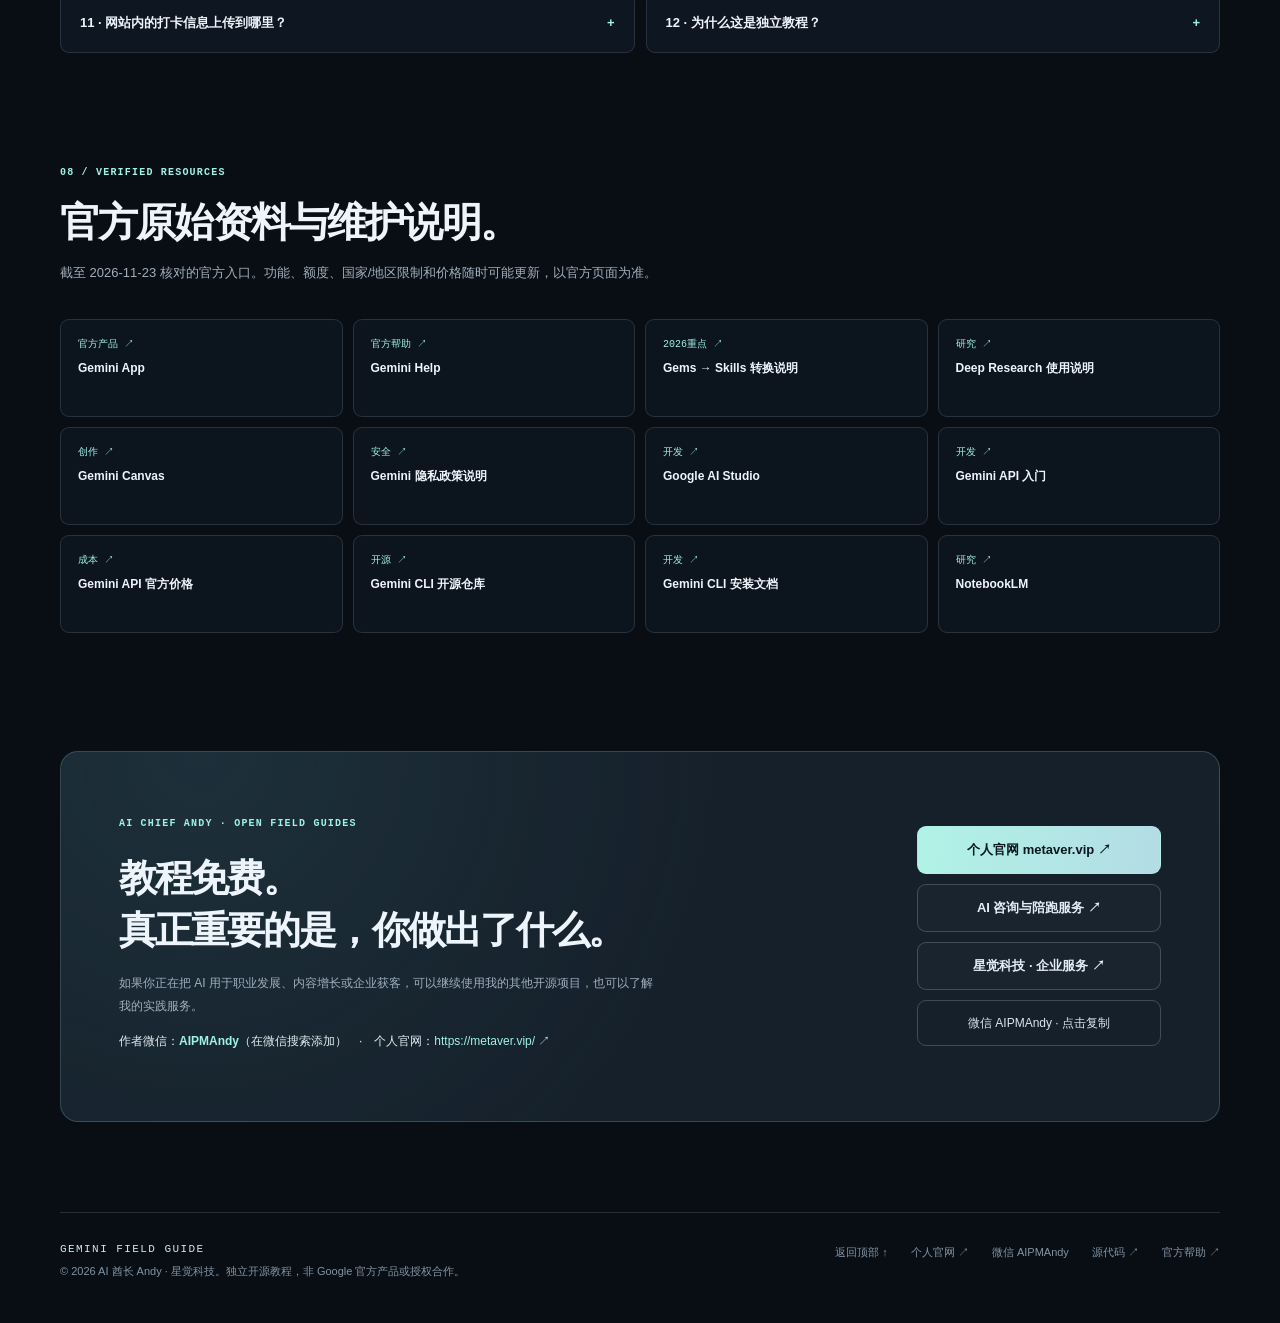
==== commit 1a78b04f: "fix(ux): preserve expanded lessons and keyboard focus; reversible progress" ====
--- a/index.html
+++ b/index.html
@@ -76,17 +76,17 @@
 </section>
 <section class="section wrap" id="lessons">
  <div class="section-head"><div><span class="section-num">02 / ALL LESSONS</span><h2>18 章。每章都能找到一件具体的事。</h2><p>每章都有目标、步骤、练习、交付文件、验收口径、风险提醒和官方来源。</p></div><a href="./print.html" class="quiet-link">查看完整印刷版 ↗</a></div>
- <div class="filters"><label class="input-label" for="lesson-search">搜索课程</label><input id="lesson-search" type="search" placeholder="例如：Canvas、研究、API、Skills、求职" autocomplete="off"><div id="lesson-filters" class="chips" aria-label="课程分类"></div></div>
+ <div class="filters"><label class="input-label" for="lesson-search">搜索课程</label><input id="lesson-search" type="search" placeholder="例如：Canvas、研究、API、Skills、求职" autocomplete="off"><div id="lesson-filters" class="chips" role="group" aria-label="课程分类"></div><span id="lesson-count" class="result-count" role="status"></span><button id="lesson-reset" class="filter-reset" type="button" hidden>清空筛选</button></div>
  <div class="lesson-list" id="lesson-list"></div><div class="empty" id="lesson-empty" hidden>没有找到对应章节，试试更短的关键词。</div>
 </section>
 <section class="section wrap" id="prompts">
  <div class="section-head"><div><span class="section-num">03 / COPY-READY PROMPTS</span><h2>32 个任务模板，不需要从零编提示词。</h2><p>每个模板都有输入、输出、验收和风险边界。复制后填入自己的授权材料，不把示例当作已实测结果。</p></div></div>
- <div class="filters prompt-filters"><label class="input-label" for="prompt-search">筛选指令</label><input id="prompt-search" type="search" placeholder="搜：短帖 / 周报 / 竞品 / 简历 / CLI / API" autocomplete="off"><label class="sr-only" for="prompt-category">模板分类</label><select id="prompt-category"><option value="all">全部场景</option></select><span id="prompt-count" class="result-count"></span></div>
+ <div class="filters prompt-filters"><label class="input-label" for="prompt-search">筛选指令</label><input id="prompt-search" type="search" placeholder="搜：短帖 / 周报 / 竞品 / 简历 / CLI / API" autocomplete="off"><label class="sr-only" for="prompt-category">模板分类</label><select id="prompt-category"><option value="all">全部场景</option></select><span id="prompt-count" class="result-count" role="status"></span><button id="prompt-reset" class="filter-reset" type="button" hidden>清空筛选</button></div>
  <div class="prompt-grid" id="prompt-grid"></div><div class="empty" id="prompt-empty" hidden>暂时没有符合条件的指令。</div>
 </section>
 <section class="section wrap" id="bootcamp">
  <div class="section-head"><div><span class="section-num">04 / LEARNING BY DOING</span><h2>7 天学会做事。30 天完成一个项目。</h2><p>在这个浏览器打卡，进度仅存本地，不需要登录。关键不是连续签到，而是每次留下一份真实成果。</p></div></div>
- <div class="bootcamp-grid"><div class="check-panel"><div class="check-panel-head"><div><span class="micro-label">7-DAY EXECUTION SPRINT</span><h3>7 天入门任务</h3></div><strong id="progress-percent">0%</strong></div><div class="progress-track" aria-hidden="true"><span id="progress-bar"></span></div><div id="day7-list" class="day7-list"></div><button id="reset-progress" class="reset-progress" type="button">清空本机打卡记录</button></div>
+ <div class="bootcamp-grid"><div class="check-panel"><div class="check-panel-head"><div><span class="micro-label">7-DAY EXECUTION SPRINT</span><h3>7 天入门任务</h3></div><strong id="progress-percent">0%</strong></div><div class="progress-track" id="progress-meter" role="progressbar" aria-label="7 天学习进度" aria-valuemin="0" aria-valuemax="100" aria-valuenow="0"><span id="progress-bar"></span></div><div id="day7-list" class="day7-list"></div><div class="progress-actions"><button id="reset-progress" class="reset-progress" type="button" disabled>清空本机打卡记录</button><button id="undo-progress" class="reset-progress" type="button" hidden>撤销清空</button></div><p id="progress-status" class="progress-status" role="status" hidden></p></div>
  <div class="calendar-panel"><div class="cal-head"><span class="micro-label">30-DAY PROJECT ROADMAP</span><h3>30 天实战挑战</h3><p>一周一个小里程碑，拒绝无产出的无限学习。</p></div><div id="day30-list" class="day30-grid"></div><div class="cal-foot">每周至少交付一个可打开、可复核、可分享的成果。</div></div></div>
 </section>
 <section class="section wrap" id="quality">
--- a/style.css
+++ b/style.css
@@ -30,3 +30,20 @@
 .hero-contact-wechat strong{color:var(--cyan)}.hero-contact-wechat span{color:#94aeb9;font-size:10px}
 .closing .closing-contact{color:#e2edf0}.closing-contact strong,.closing-contact a{color:var(--cyan)}.closing-contact a{overflow-wrap:anywhere}
 @media(max-width:580px){.hero-contact{margin-top:10px;padding:10px 12px;gap:9px 12px}.hero-contact-author{width:100%}.hero-contact-site,.hero-contact-wechat{font-size:11px}}
+/* Consistent state transitions without reconstructing active controls. */
+[hidden]{display:none!important}
+:root{--motion-fast:120ms;--motion-normal:180ms;--motion-ease:cubic-bezier(.2,0,0,1);color-scheme:dark}
+.filter-reset{min-height:40px;border:1px solid var(--line2);border-radius:8px;background:rgba(160,242,231,.08);color:var(--cyan);padding:8px 12px;font-size:12px;font-weight:650;white-space:nowrap}
+.progress-actions{display:flex;gap:14px;flex-wrap:wrap}
+.progress-actions .reset-progress{min-height:40px}
+.reset-progress:disabled{opacity:.42;cursor:not-allowed}
+.progress-status{font-size:12px;color:var(--muted);line-height:1.5;margin:8px 0 0}
+button:focus-visible,a:focus-visible,summary:focus-visible,input:focus-visible,select:focus-visible{outline:3px solid var(--cyan);outline-offset:3px}
+.filters input:focus-visible,.filters select:focus-visible{outline:3px solid var(--cyan);outline-offset:2px}
+.day7:has(input:focus-visible){outline:2px solid var(--cyan);outline-offset:3px;border-radius:8px}
+.progress-track span{width:100%;transform:scaleX(0);transform-origin:left;transition:transform var(--motion-normal) var(--motion-ease)}
+.chip,.filter-reset,.btn,.path-card,.day30-grid button{transition:background-color var(--motion-fast) var(--motion-ease),color var(--motion-fast) var(--motion-ease),border-color var(--motion-fast) var(--motion-ease),transform var(--motion-fast) var(--motion-ease)}
+.btn:hover,.path-card:hover{transform:none}
+.btn:active,.chip:active,.filter-reset:active,.day30-grid button:active{transform:scale(.985)}
+.toast{max-width:calc(100vw - 32px);width:max-content;overflow-wrap:anywhere;transition:opacity var(--motion-normal) var(--motion-ease),transform var(--motion-normal) var(--motion-ease)}
+@media(prefers-reduced-motion:reduce){.btn,.chip,.filter-reset,.path-card,.day30-grid button,.progress-track span,.toast{transition:none!important;animation:none!important}.btn:active,.chip:active,.filter-reset:active,.day30-grid button:active{transform:none!important}}
